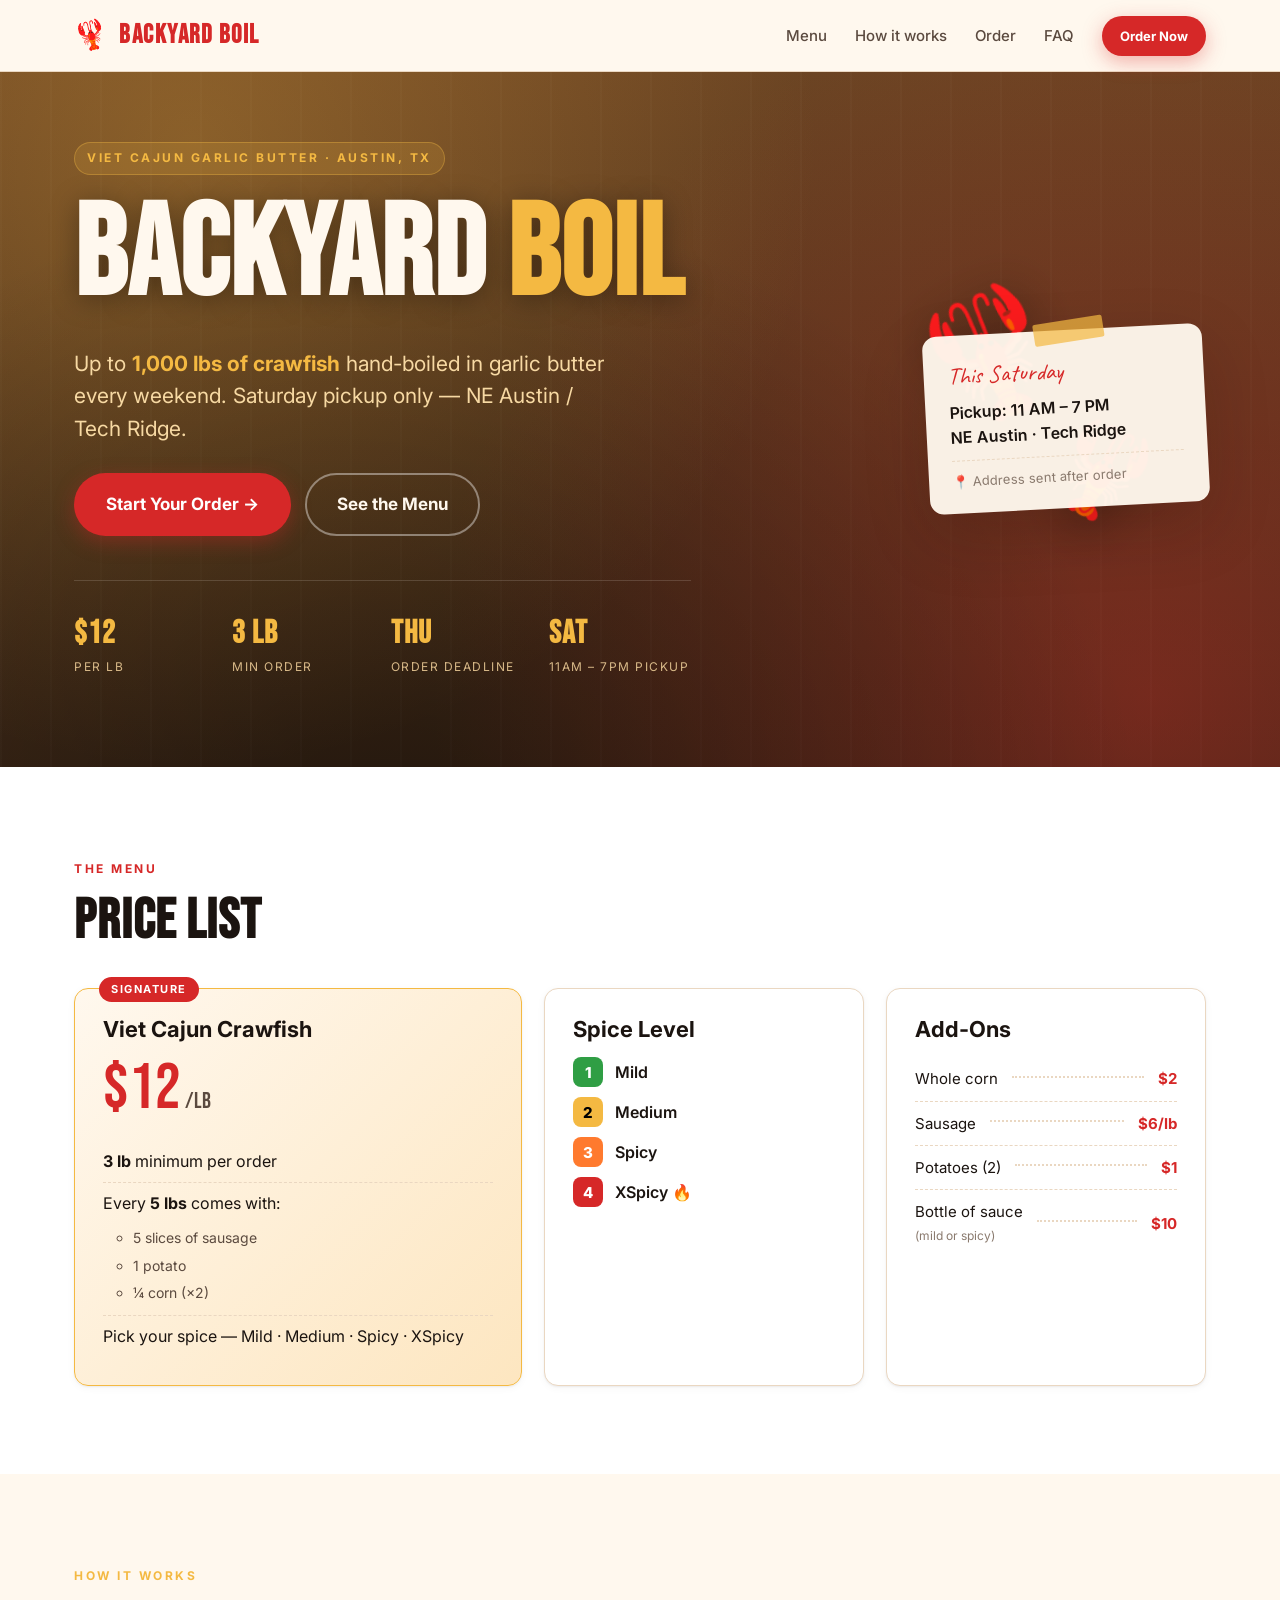
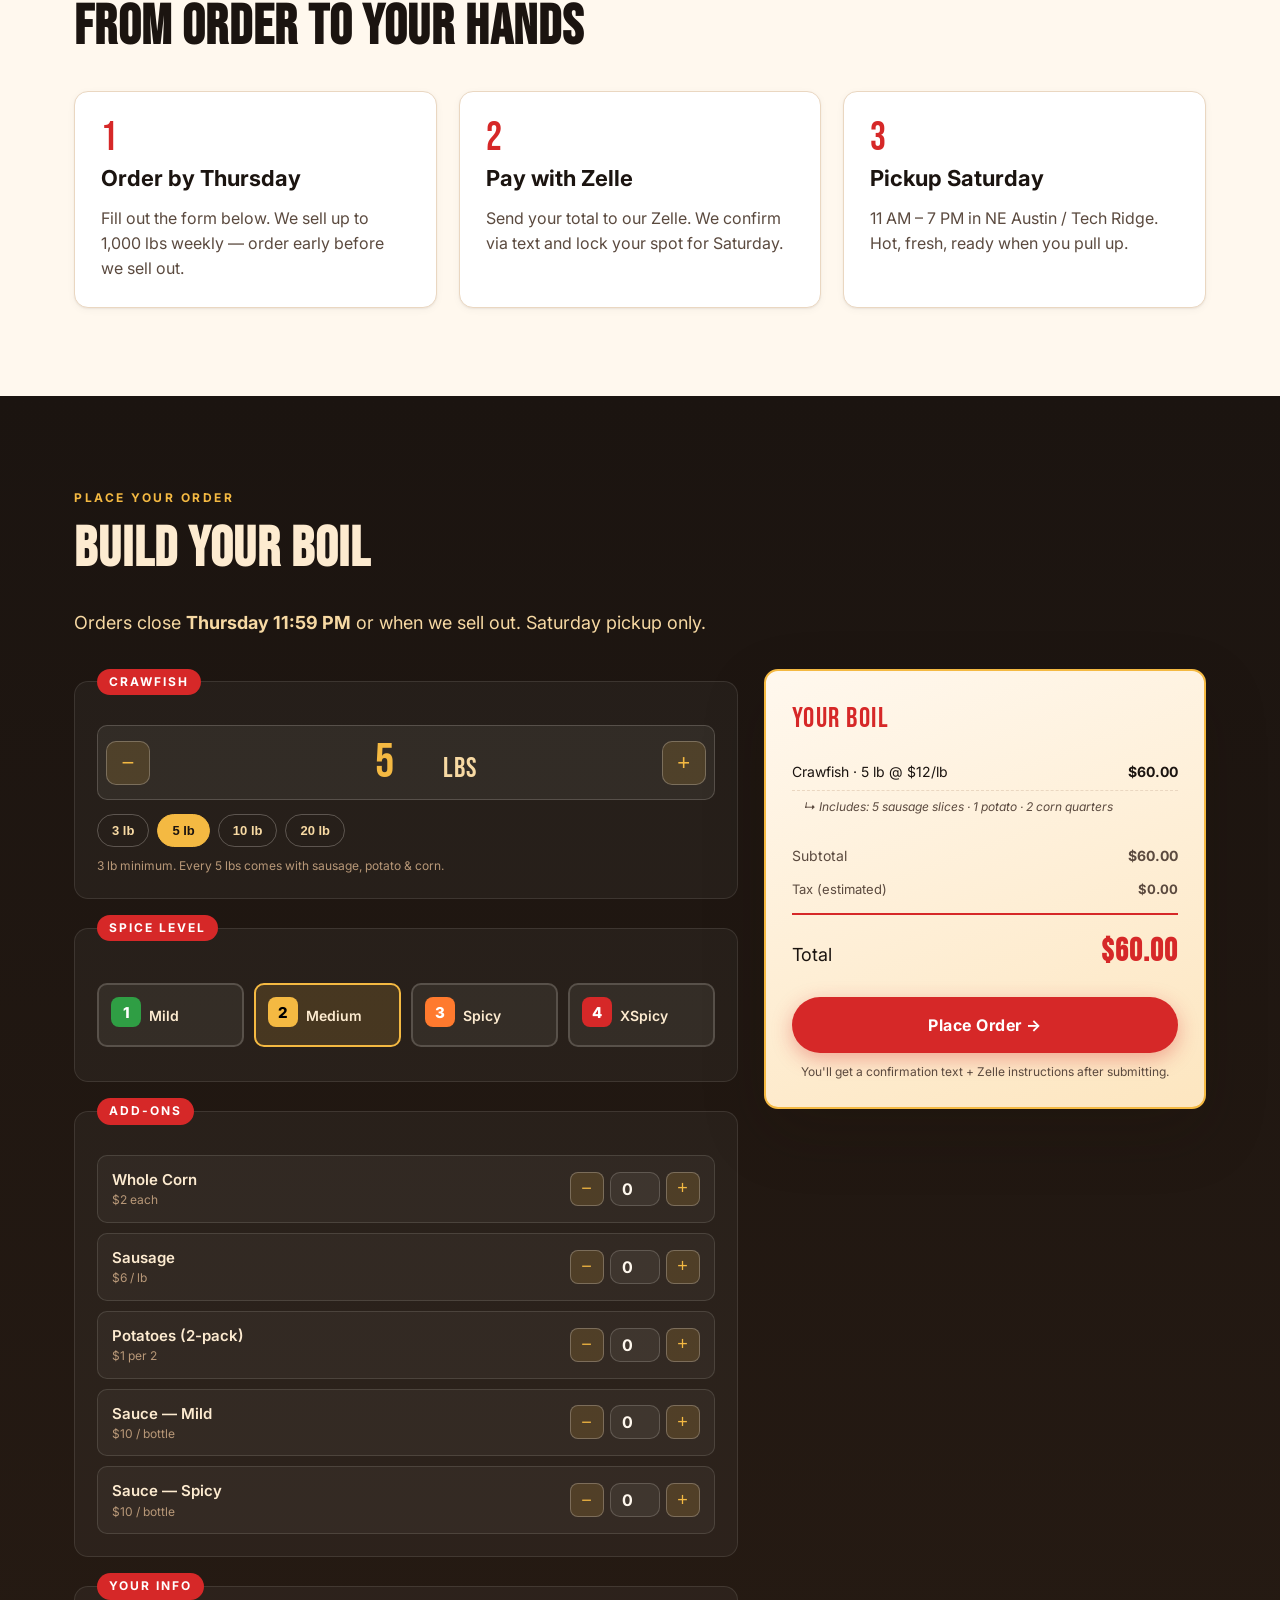
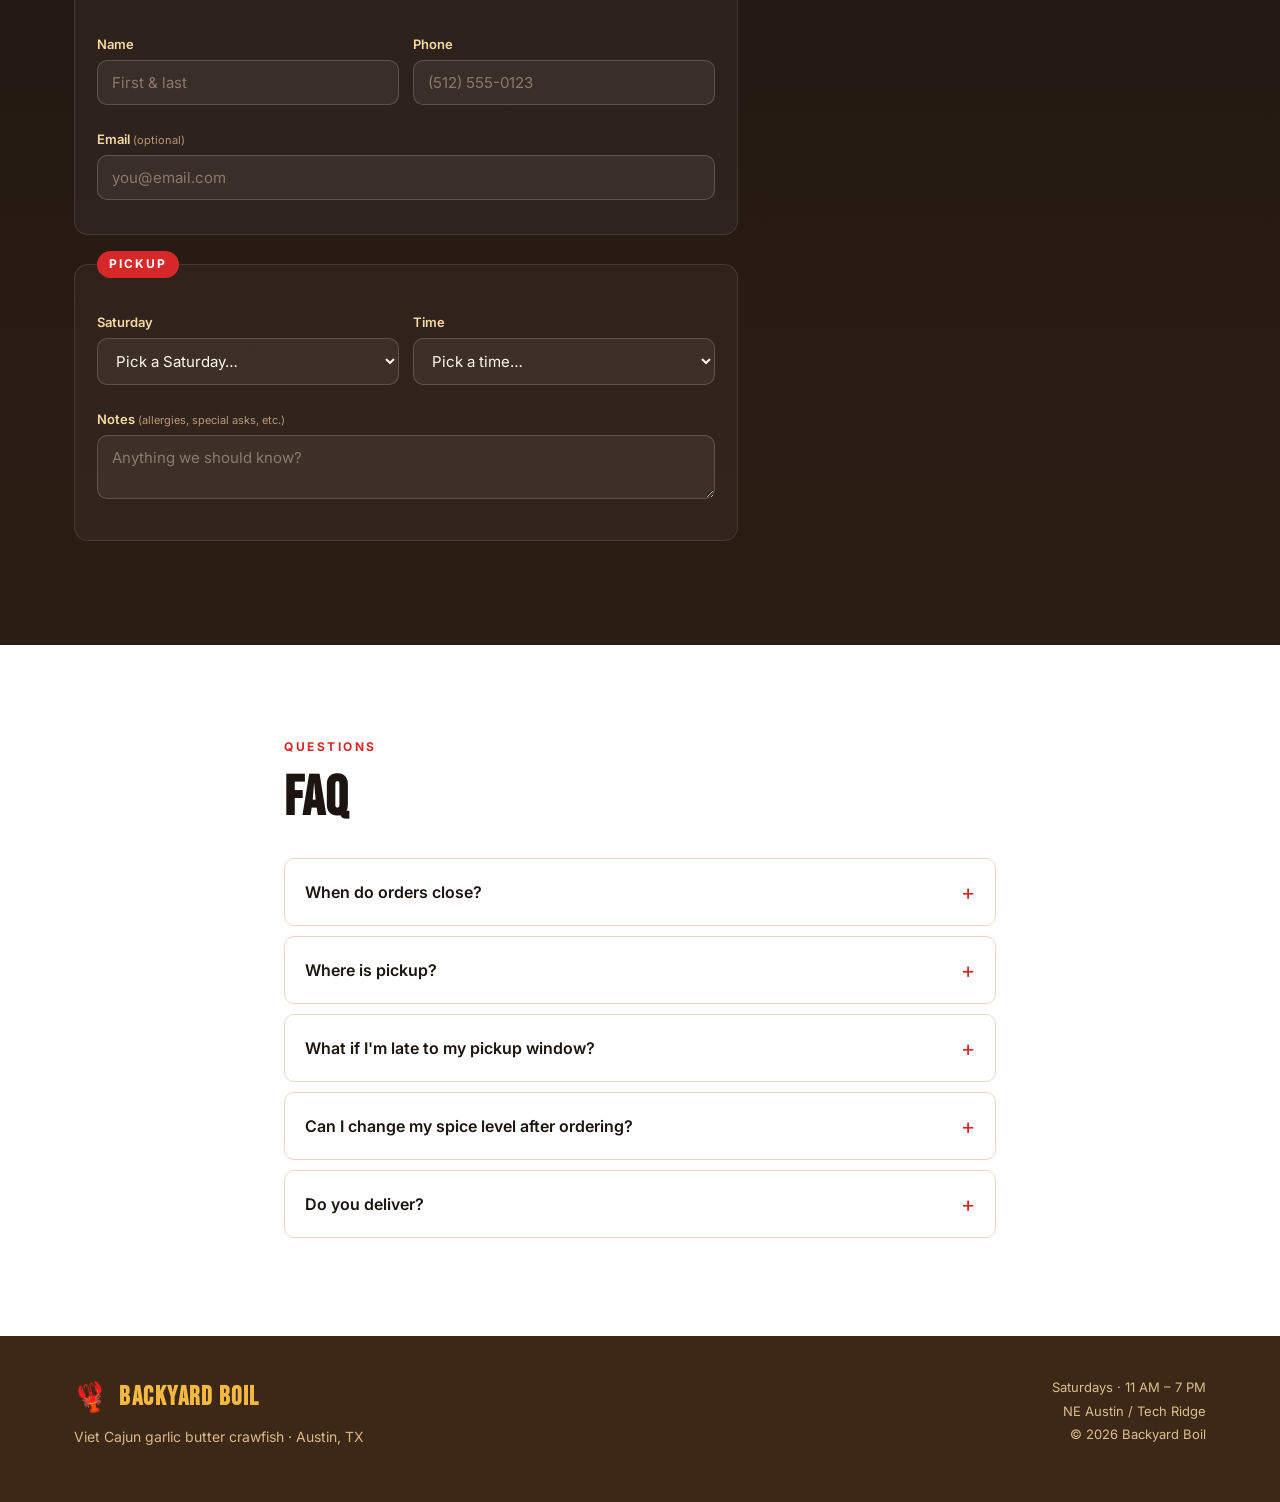
==== backyard-boil/index.html @ 3a14c691 "Add Backyard Boil ordering website Static HTML/CSS/JS order page that posts to a Make.com webhook, w" ====
<!DOCTYPE html>
<html lang="en">
<head>
<meta charset="UTF-8" />
<meta name="viewport" content="width=device-width, initial-scale=1.0" />
<title>Backyard Boil — Viet Cajun Crawfish · Austin, TX</title>
<meta name="description" content="Viet Cajun garlic butter crawfish boil. Saturday pickup in NE Austin / Tech Ridge. $12/lb, 3 lb minimum. Order online — message us to confirm." />
<meta property="og:title" content="Backyard Boil — Viet Cajun Crawfish" />
<meta property="og:description" content="$12/lb Viet Cajun garlic butter crawfish. Saturday pickup in NE Austin." />
<meta property="og:type" content="website" />
<link rel="icon" href="data:image/svg+xml,%3Csvg xmlns='http://www.w3.org/2000/svg' viewBox='0 0 100 100'%3E%3Ctext y='.9em' font-size='90'%3E🦞%3C/text%3E%3C/svg%3E" />
<link href="https://fonts.googleapis.com/css2?family=Bebas+Neue&family=Inter:wght@400;500;600;700;800&family=Caveat:wght@600;700&display=swap" rel="stylesheet" />
<link rel="stylesheet" href="style.css" />
</head>
<body>

<!-- ============ NAV ============ -->
<header class="nav">
  <div class="nav-inner">
    <a href="#top" class="brand">
      <span class="brand-icon">🦞</span>
      <span class="brand-name">Backyard Boil</span>
    </a>
    <nav class="nav-links">
      <a href="#menu">Menu</a>
      <a href="#how">How it works</a>
      <a href="#order">Order</a>
      <a href="#faq">FAQ</a>
    </nav>
    <a href="#order" class="btn btn-primary btn-sm">Order Now</a>
  </div>
</header>

<!-- ============ HERO ============ -->
<section id="top" class="hero">
  <div class="hero-bg"></div>
  <div class="container hero-inner">
    <div class="hero-text">
      <span class="eyebrow">Viet Cajun Garlic Butter · Austin, TX</span>
      <h1>
        Backyard <em>Boil</em>
      </h1>
      <p class="tagline">
        Up to <strong>1,000 lbs of crawfish</strong> hand-boiled in garlic butter every weekend. Saturday pickup only — NE Austin / Tech Ridge.
      </p>
      <div class="hero-cta">
        <a href="#order" class="btn btn-primary btn-lg">Start Your Order →</a>
        <a href="#menu" class="btn btn-ghost btn-lg">See the Menu</a>
      </div>
      <div class="hero-stats">
        <div><strong>$12</strong><span>per lb</span></div>
        <div><strong>3 lb</strong><span>min order</span></div>
        <div><strong>Thu</strong><span>order deadline</span></div>
        <div><strong>Sat</strong><span>11am – 7pm pickup</span></div>
      </div>
    </div>
    <div class="hero-art" aria-hidden="true">
      <div class="claw claw-1">🦞</div>
      <div class="claw claw-2">🦞</div>
      <div class="hero-card">
        <div class="hero-card-title">This Saturday</div>
        <div class="hero-card-detail">Pickup: 11 AM – 7 PM</div>
        <div class="hero-card-detail">NE Austin · Tech Ridge</div>
        <div class="hero-card-pin">📍 Address sent after order</div>
      </div>
    </div>
  </div>
</section>

<!-- ============ MENU ============ -->
<section id="menu" class="section section-light">
  <div class="container">
    <span class="eyebrow eyebrow-dark">The Menu</span>
    <h2>Price List</h2>

    <div class="menu-grid">
      <div class="menu-card menu-card-hero">
        <div class="menu-card-tag">Signature</div>
        <h3>Viet Cajun Crawfish</h3>
        <div class="menu-price">$12<span>/lb</span></div>
        <ul class="menu-points">
          <li><strong>3 lb</strong> minimum per order</li>
          <li>Every <strong>5 lbs</strong> comes with:
            <ul>
              <li>5 slices of sausage</li>
              <li>1 potato</li>
              <li>¼ corn (×2)</li>
            </ul>
          </li>
          <li>Pick your spice — Mild · Medium · Spicy · XSpicy</li>
        </ul>
      </div>

      <div class="menu-card">
        <h3>Spice Level</h3>
        <div class="spice-list">
          <div class="spice"><span class="chip chip-1">1</span> Mild</div>
          <div class="spice"><span class="chip chip-2">2</span> Medium</div>
          <div class="spice"><span class="chip chip-3">3</span> Spicy</div>
          <div class="spice"><span class="chip chip-4">4</span> XSpicy 🔥</div>
        </div>
      </div>

      <div class="menu-card">
        <h3>Add-Ons</h3>
        <ul class="addons-list">
          <li><span>Whole corn</span><span class="dots"></span><strong>$2</strong></li>
          <li><span>Sausage</span><span class="dots"></span><strong>$6/lb</strong></li>
          <li><span>Potatoes (2)</span><span class="dots"></span><strong>$1</strong></li>
          <li><span>Bottle of sauce<br /><em>(mild or spicy)</em></span><span class="dots"></span><strong>$10</strong></li>
        </ul>
      </div>
    </div>
  </div>
</section>

<!-- ============ HOW IT WORKS ============ -->
<section id="how" class="section">
  <div class="container">
    <span class="eyebrow">How it works</span>
    <h2>From order to your hands</h2>
    <div class="steps">
      <div class="step">
        <div class="step-num">1</div>
        <h3>Order by Thursday</h3>
        <p>Fill out the form below. We sell up to 1,000 lbs weekly — order early before we sell out.</p>
      </div>
      <div class="step">
        <div class="step-num">2</div>
        <h3>Pay with Zelle</h3>
        <p>Send your total to our Zelle. We confirm via text and lock your spot for Saturday.</p>
      </div>
      <div class="step">
        <div class="step-num">3</div>
        <h3>Pickup Saturday</h3>
        <p>11 AM – 7 PM in NE Austin / Tech Ridge. Hot, fresh, ready when you pull up.</p>
      </div>
    </div>
  </div>
</section>

<!-- ============ ORDER FORM ============ -->
<section id="order" class="section section-dark">
  <div class="container">
    <span class="eyebrow eyebrow-light">Place your order</span>
    <h2>Build Your Boil</h2>
    <p class="lead">Orders close <strong>Thursday 11:59 PM</strong> or when we sell out. Saturday pickup only.</p>

    <form id="orderForm" class="order-form" novalidate>
      <div class="form-grid">
        <!-- LEFT: configurator -->
        <div class="form-left">

          <fieldset class="field">
            <legend>Crawfish</legend>
            <div class="lb-controls">
              <button type="button" class="qty-btn" data-action="dec" aria-label="Decrease">−</button>
              <div class="lb-display">
                <input type="number" id="lbs" name="lbs" min="3" max="200" step="1" value="5" inputmode="numeric" />
                <span class="lb-label">lbs</span>
              </div>
              <button type="button" class="qty-btn" data-action="inc" aria-label="Increase">+</button>
            </div>
            <div class="quick-picks">
              <button type="button" class="pick" data-lbs="3">3 lb</button>
              <button type="button" class="pick is-active" data-lbs="5">5 lb</button>
              <button type="button" class="pick" data-lbs="10">10 lb</button>
              <button type="button" class="pick" data-lbs="20">20 lb</button>
            </div>
            <div class="help">3 lb minimum. Every 5 lbs comes with sausage, potato &amp; corn.</div>
          </fieldset>

          <fieldset class="field">
            <legend>Spice Level</legend>
            <div class="spice-pick">
              <label class="spice-opt" data-level="1">
                <input type="radio" name="spice" value="1 - Mild" />
                <span class="chip chip-1">1</span> Mild
              </label>
              <label class="spice-opt is-active" data-level="2">
                <input type="radio" name="spice" value="2 - Medium" checked />
                <span class="chip chip-2">2</span> Medium
              </label>
              <label class="spice-opt" data-level="3">
                <input type="radio" name="spice" value="3 - Spicy" />
                <span class="chip chip-3">3</span> Spicy
              </label>
              <label class="spice-opt" data-level="4">
                <input type="radio" name="spice" value="4 - XSpicy" />
                <span class="chip chip-4">4</span> XSpicy
              </label>
            </div>
          </fieldset>

          <fieldset class="field">
            <legend>Add-Ons</legend>
            <div class="addons">
              <div class="addon">
                <div>
                  <div class="addon-name">Whole Corn</div>
                  <div class="addon-price">$2 each</div>
                </div>
                <div class="addon-qty">
                  <button type="button" class="qty-btn sm" data-addon="corn" data-action="dec">−</button>
                  <input type="number" min="0" max="50" value="0" name="addon_corn" data-addon="corn" />
                  <button type="button" class="qty-btn sm" data-addon="corn" data-action="inc">+</button>
                </div>
              </div>
              <div class="addon">
                <div>
                  <div class="addon-name">Sausage</div>
                  <div class="addon-price">$6 / lb</div>
                </div>
                <div class="addon-qty">
                  <button type="button" class="qty-btn sm" data-addon="sausage" data-action="dec">−</button>
                  <input type="number" min="0" max="20" value="0" name="addon_sausage" data-addon="sausage" />
                  <button type="button" class="qty-btn sm" data-addon="sausage" data-action="inc">+</button>
                </div>
              </div>
              <div class="addon">
                <div>
                  <div class="addon-name">Potatoes (2-pack)</div>
                  <div class="addon-price">$1 per 2</div>
                </div>
                <div class="addon-qty">
                  <button type="button" class="qty-btn sm" data-addon="potato" data-action="dec">−</button>
                  <input type="number" min="0" max="50" value="0" name="addon_potato" data-addon="potato" />
                  <button type="button" class="qty-btn sm" data-addon="potato" data-action="inc">+</button>
                </div>
              </div>
              <div class="addon">
                <div>
                  <div class="addon-name">Sauce — Mild</div>
                  <div class="addon-price">$10 / bottle</div>
                </div>
                <div class="addon-qty">
                  <button type="button" class="qty-btn sm" data-addon="sauceMild" data-action="dec">−</button>
                  <input type="number" min="0" max="20" value="0" name="addon_sauceMild" data-addon="sauceMild" />
                  <button type="button" class="qty-btn sm" data-addon="sauceMild" data-action="inc">+</button>
                </div>
              </div>
              <div class="addon">
                <div>
                  <div class="addon-name">Sauce — Spicy</div>
                  <div class="addon-price">$10 / bottle</div>
                </div>
                <div class="addon-qty">
                  <button type="button" class="qty-btn sm" data-addon="sauceSpicy" data-action="dec">−</button>
                  <input type="number" min="0" max="20" value="0" name="addon_sauceSpicy" data-addon="sauceSpicy" />
                  <button type="button" class="qty-btn sm" data-addon="sauceSpicy" data-action="inc">+</button>
                </div>
              </div>
            </div>
          </fieldset>

          <fieldset class="field">
            <legend>Your Info</legend>
            <div class="row-2">
              <label>
                <span>Name</span>
                <input type="text" name="customer_name" required autocomplete="name" placeholder="First &amp; last" />
              </label>
              <label>
                <span>Phone</span>
                <input type="tel" name="customer_phone" required autocomplete="tel" placeholder="(512) 555-0123" />
              </label>
            </div>
            <label>
              <span>Email <em>(optional)</em></span>
              <input type="email" name="customer_email" autocomplete="email" placeholder="you@email.com" />
            </label>
          </fieldset>

          <fieldset class="field">
            <legend>Pickup</legend>
            <div class="row-2">
              <label>
                <span>Saturday</span>
                <select name="pickup_date" id="pickup_date" required></select>
              </label>
              <label>
                <span>Time</span>
                <select name="pickup_time" id="pickup_time" required></select>
              </label>
            </div>
            <label>
              <span>Notes <em>(allergies, special asks, etc.)</em></span>
              <textarea name="notes" rows="2" placeholder="Anything we should know?"></textarea>
            </label>
          </fieldset>

        </div>

        <!-- RIGHT: live summary -->
        <aside class="form-right">
          <div class="summary-card">
            <div class="summary-title">Your Boil</div>
            <ul id="summaryList" class="summary-list"></ul>
            <div class="summary-row summary-subtotal">
              <span>Subtotal</span>
              <strong id="sumSubtotal">$0.00</strong>
            </div>
            <div class="summary-row summary-tax">
              <span>Tax (estimated)</span>
              <strong id="sumTax">$0.00</strong>
            </div>
            <div class="summary-row summary-total">
              <span>Total</span>
              <strong id="sumTotal">$0.00</strong>
            </div>

            <button type="submit" class="btn btn-primary btn-block" id="submitBtn">
              Place Order →
            </button>
            <div class="summary-foot">
              You'll get a confirmation text + Zelle instructions after submitting.
            </div>
          </div>
        </aside>
      </div>
    </form>
  </div>
</section>

<!-- ============ CONFIRMATION MODAL ============ -->
<div id="confirmModal" class="modal" aria-hidden="true">
  <div class="modal-backdrop"></div>
  <div class="modal-card" role="dialog" aria-labelledby="confirmTitle">
    <div class="modal-icon">✅</div>
    <h2 id="confirmTitle">Order received!</h2>
    <p>Order <strong id="orderRef">#—</strong> · We'll text you shortly to confirm.</p>

    <div class="zelle-box">
      <div class="zelle-label">Pay with Zelle</div>
      <div class="zelle-amount">Send <strong id="zelleAmount">$0.00</strong></div>
      <div class="zelle-target">
        <span>to</span>
        <code id="zelleHandle">— update Zelle handle in script.js —</code>
        <button type="button" class="btn btn-ghost btn-sm" id="copyZelle">Copy</button>
      </div>
      <div class="zelle-memo">
        Memo: <code id="zelleMemo">BOIL-—</code>
      </div>
    </div>

    <p class="modal-note">
      Save this page or screenshot it. We'll send pickup address Saturday morning.
    </p>
    <button type="button" class="btn btn-primary btn-block" id="closeModal">Got it</button>
  </div>
</div>

<!-- ============ FAQ ============ -->
<section id="faq" class="section section-light">
  <div class="container container-narrow">
    <span class="eyebrow eyebrow-dark">Questions</span>
    <h2>FAQ</h2>
    <details class="faq">
      <summary>When do orders close?</summary>
      <p>Thursday 11:59 PM each week, or whenever we hit our 1,000 lb cap — whichever comes first.</p>
    </details>
    <details class="faq">
      <summary>Where is pickup?</summary>
      <p>NE Austin / Tech Ridge area. We share the exact address by text Saturday morning after Zelle is confirmed.</p>
    </details>
    <details class="faq">
      <summary>What if I'm late to my pickup window?</summary>
      <p>Text us. We'll hold your order as long as we can but Saturday pickup ends at 7 PM sharp.</p>
    </details>
    <details class="faq">
      <summary>Can I change my spice level after ordering?</summary>
      <p>Yes — text us before Friday evening and we'll update your order.</p>
    </details>
    <details class="faq">
      <summary>Do you deliver?</summary>
      <p>Not at the moment — Saturday pickup only.</p>
    </details>
  </div>
</section>

<!-- ============ FOOTER ============ -->
<footer class="footer">
  <div class="container footer-inner">
    <div>
      <div class="brand brand-foot">
        <span class="brand-icon">🦞</span>
        <span class="brand-name">Backyard Boil</span>
      </div>
      <p class="footer-tag">Viet Cajun garlic butter crawfish · Austin, TX</p>
    </div>
    <div class="footer-meta">
      <div>Saturdays · 11 AM – 7 PM</div>
      <div>NE Austin / Tech Ridge</div>
      <div>© <span id="year"></span> Backyard Boil</div>
    </div>
  </div>
</footer>

<script src="script.js"></script>
</body>
</html>
---- backyard-boil/style.css ----
/* ===========================================================
   Backyard Boil — Viet Cajun Crawfish
   =========================================================== */

:root {
  --bg: #fff8ee;
  --surface: #ffffff;
  --ink: #1b1410;
  --ink-soft: #5b4a3f;
  --muted: #8a7a6e;
  --border: #ead7c1;

  --brand: #d62828;        /* crawfish red */
  --brand-dark: #9c1a1a;
  --accent: #f4b942;       /* sunny butter yellow */
  --accent-dark: #d99b22;
  --green: #2f9e44;
  --orange: #ff7a2e;

  --wood-1: #6b4423;
  --wood-2: #3d2817;

  --radius: 14px;
  --radius-sm: 10px;
  --shadow-sm: 0 1px 2px rgba(28, 14, 4, 0.06), 0 2px 8px rgba(28, 14, 4, 0.04);
  --shadow-md: 0 4px 12px rgba(28, 14, 4, 0.08), 0 12px 32px rgba(28, 14, 4, 0.08);
  --shadow-lg: 0 24px 64px rgba(28, 14, 4, 0.18);

  --font-display: 'Bebas Neue', system-ui, sans-serif;
  --font-body: 'Inter', system-ui, -apple-system, sans-serif;
  --font-script: 'Caveat', cursive;
}

* { box-sizing: border-box; }
html, body { margin: 0; padding: 0; }
body {
  font-family: var(--font-body);
  color: var(--ink);
  background: var(--bg);
  line-height: 1.55;
  -webkit-font-smoothing: antialiased;
}

img { max-width: 100%; display: block; }
a { color: inherit; }

.container {
  max-width: 1180px;
  margin: 0 auto;
  padding: 0 24px;
}
.container-narrow { max-width: 760px; }

.section {
  padding: 88px 0;
}
.section-light { background: #fff; }
.section-dark  { background: linear-gradient(180deg, #1b1410 0%, #2a1d14 100%); color: #fdebd0; }

.eyebrow {
  display: inline-block;
  font-size: 12px;
  letter-spacing: 2.5px;
  text-transform: uppercase;
  font-weight: 700;
  color: var(--accent);
  margin-bottom: 12px;
}
.eyebrow-dark { color: var(--brand); }
.eyebrow-light { color: var(--accent); }

h1, h2, h3 { margin: 0 0 16px; line-height: 1.1; }
h1 {
  font-family: var(--font-display);
  font-size: clamp(56px, 11vw, 128px);
  letter-spacing: 1px;
  text-shadow: 0 4px 28px rgba(0,0,0,0.35);
}
h1 em {
  font-style: normal;
  color: var(--accent);
  display: inline-block;
}
h2 {
  font-family: var(--font-display);
  font-size: clamp(36px, 5vw, 56px);
  letter-spacing: 1px;
  margin-bottom: 28px;
}
h3 { font-size: 22px; font-weight: 700; }
p { margin: 0 0 14px; }
.lead { font-size: 18px; color: var(--ink-soft); margin-bottom: 32px; }
.section-dark .lead { color: #f7d9a3; }

/* ============ NAV ============ */
.nav {
  position: sticky;
  top: 0;
  z-index: 50;
  background: rgba(255, 248, 238, 0.92);
  backdrop-filter: saturate(140%) blur(10px);
  border-bottom: 1px solid var(--border);
}
.nav-inner {
  max-width: 1180px;
  margin: 0 auto;
  padding: 14px 24px;
  display: flex;
  align-items: center;
  gap: 28px;
}
.brand {
  display: flex;
  align-items: center;
  gap: 10px;
  text-decoration: none;
  font-weight: 800;
}
.brand-icon { font-size: 28px; transform: rotate(-12deg); }
.brand-name {
  font-family: var(--font-display);
  font-size: 26px;
  letter-spacing: 1.5px;
  color: var(--brand);
}
.nav-links {
  display: flex;
  gap: 28px;
  margin-left: auto;
}
.nav-links a {
  text-decoration: none;
  color: var(--ink-soft);
  font-weight: 500;
  font-size: 15px;
}
.nav-links a:hover { color: var(--brand); }

@media (max-width: 720px) {
  .nav-links { display: none; }
}

/* ============ BUTTONS ============ */
.btn {
  display: inline-flex;
  align-items: center;
  justify-content: center;
  gap: 8px;
  padding: 12px 22px;
  border-radius: 999px;
  font-weight: 700;
  font-size: 15px;
  border: 2px solid transparent;
  cursor: pointer;
  text-decoration: none;
  transition: all 0.18s ease;
  font-family: var(--font-body);
}
.btn-sm { padding: 8px 16px; font-size: 13px; }
.btn-lg { padding: 16px 30px; font-size: 17px; }
.btn-block { width: 100%; }

.btn-primary {
  background: var(--brand);
  color: #fff;
  box-shadow: 0 6px 20px rgba(214, 40, 40, 0.35);
}
.btn-primary:hover {
  background: var(--brand-dark);
  transform: translateY(-1px);
  box-shadow: 0 10px 26px rgba(214, 40, 40, 0.45);
}
.btn-primary:disabled {
  background: #b8a89a;
  box-shadow: none;
  cursor: not-allowed;
  transform: none;
}

.btn-ghost {
  background: transparent;
  border: 2px solid currentColor;
}
.btn-ghost:hover {
  background: rgba(0,0,0,0.05);
}

/* ============ HERO ============ */
.hero {
  position: relative;
  overflow: hidden;
  color: #fff8ee;
  padding: 70px 0 90px;
  isolation: isolate;
}
.hero-bg {
  position: absolute;
  inset: 0;
  background:
    radial-gradient(circle at 15% 10%, rgba(244, 185, 66, 0.25), transparent 50%),
    radial-gradient(circle at 90% 90%, rgba(214, 40, 40, 0.35), transparent 55%),
    repeating-linear-gradient(90deg, rgba(255,255,255,0.02) 0 2px, transparent 2px 50px),
    linear-gradient(180deg, var(--wood-1) 0%, var(--wood-2) 100%);
  z-index: -1;
}
.hero-bg::after {
  content: '';
  position: absolute; inset: 0;
  background:
    radial-gradient(ellipse at 30% 110%, rgba(0,0,0,0.4), transparent 60%);
}
.hero-inner {
  display: grid;
  grid-template-columns: 1.3fr 1fr;
  gap: 40px;
  align-items: center;
}
@media (max-width: 880px) {
  .hero-inner { grid-template-columns: 1fr; }
}

.hero-text .eyebrow {
  background: rgba(244, 185, 66, 0.15);
  padding: 6px 12px;
  border-radius: 999px;
  border: 1px solid rgba(244, 185, 66, 0.35);
}
.tagline {
  font-size: clamp(17px, 2vw, 21px);
  max-width: 540px;
  color: #f7d9a3;
  margin: 20px 0 28px;
}
.tagline strong { color: var(--accent); }
.hero-cta { display: flex; gap: 14px; flex-wrap: wrap; }
.hero-cta .btn-ghost { color: #fff8ee; border-color: rgba(255,255,255,0.4); }
.hero-cta .btn-ghost:hover { background: rgba(255,255,255,0.1); }

.hero-stats {
  display: grid;
  grid-template-columns: repeat(4, 1fr);
  gap: 16px;
  margin-top: 44px;
  padding-top: 28px;
  border-top: 1px solid rgba(255, 248, 238, 0.15);
}
.hero-stats > div { display: flex; flex-direction: column; }
.hero-stats strong {
  font-family: var(--font-display);
  font-size: 32px;
  letter-spacing: 1px;
  color: var(--accent);
}
.hero-stats span { font-size: 12px; color: #d8b988; text-transform: uppercase; letter-spacing: 1.5px; }

@media (max-width: 560px) {
  .hero-stats { grid-template-columns: repeat(2, 1fr); }
}

.hero-art { position: relative; min-height: 280px; }
.claw {
  position: absolute;
  font-size: 120px;
  filter: drop-shadow(0 8px 24px rgba(0,0,0,0.45));
  user-select: none;
}
.claw-1 { top: -10px; right: 30%; transform: rotate(-22deg); }
.claw-2 { bottom: 10px; right: 10%; transform: rotate(28deg); font-size: 90px; }
.hero-card {
  position: relative;
  background: rgba(255, 248, 238, 0.96);
  color: var(--ink);
  border-radius: var(--radius);
  padding: 22px 24px;
  max-width: 280px;
  margin-left: auto;
  margin-top: 60px;
  box-shadow: var(--shadow-lg);
  transform: rotate(-3deg);
}
.hero-card::before {
  content: '';
  position: absolute;
  top: -10px; left: 40%;
  width: 70px; height: 22px;
  background: rgba(244, 185, 66, 0.7);
  transform: rotate(-6deg);
  border-radius: 2px;
}
.hero-card-title {
  font-family: var(--font-script);
  font-size: 24px;
  color: var(--brand);
  margin-bottom: 6px;
}
.hero-card-detail { font-weight: 600; font-size: 16px; }
.hero-card-pin {
  margin-top: 10px;
  padding-top: 10px;
  border-top: 1px dashed var(--border);
  font-size: 13px;
  color: var(--muted);
}

/* ============ MENU ============ */
.menu-grid {
  display: grid;
  grid-template-columns: 1.4fr 1fr 1fr;
  gap: 22px;
  margin-top: 36px;
}
@media (max-width: 920px) { .menu-grid { grid-template-columns: 1fr; } }

.menu-card {
  background: #fff;
  border: 1px solid var(--border);
  border-radius: var(--radius);
  padding: 28px;
  box-shadow: var(--shadow-sm);
  position: relative;
}
.menu-card-hero {
  background: linear-gradient(135deg, #fff8ee 0%, #fde6c0 100%);
  border-color: var(--accent);
}
.menu-card-tag {
  position: absolute;
  top: -12px;
  left: 24px;
  background: var(--brand);
  color: #fff;
  padding: 4px 12px;
  border-radius: 999px;
  font-size: 11px;
  font-weight: 700;
  letter-spacing: 1.5px;
  text-transform: uppercase;
}
.menu-price {
  font-family: var(--font-display);
  font-size: 64px;
  color: var(--brand);
  line-height: 1;
  margin: 12px 0 20px;
}
.menu-price span {
  font-size: 22px;
  color: var(--ink-soft);
  margin-left: 4px;
}
.menu-points { list-style: none; padding: 0; margin: 0; }
.menu-points > li { padding: 8px 0; border-bottom: 1px dashed var(--border); }
.menu-points > li:last-child { border-bottom: none; }
.menu-points ul { margin: 8px 0 0 18px; padding-left: 12px; color: var(--ink-soft); }
.menu-points ul li { padding: 3px 0; font-size: 14px; }

.spice-list { display: grid; gap: 10px; margin-top: 8px; }
.spice {
  display: flex;
  align-items: center;
  gap: 12px;
  font-weight: 600;
  font-size: 16px;
}
.chip {
  display: inline-flex;
  align-items: center;
  justify-content: center;
  width: 30px;
  height: 30px;
  border-radius: 8px;
  color: #fff;
  font-weight: 800;
  font-size: 15px;
}
.chip-1 { background: var(--green); }
.chip-2 { background: var(--accent); color: #000; }
.chip-3 { background: var(--orange); }
.chip-4 { background: var(--brand); }

.addons-list { list-style: none; padding: 0; margin: 0; }
.addons-list li {
  display: flex;
  align-items: center;
  gap: 8px;
  padding: 10px 0;
  border-bottom: 1px dashed var(--border);
  font-size: 15px;
}
.addons-list li:last-child { border: none; }
.addons-list .dots {
  flex: 1;
  border-bottom: 2px dotted var(--border);
  margin: 0 6px;
  margin-bottom: 4px;
}
.addons-list strong { color: var(--brand); }
.addons-list em { color: var(--muted); font-style: normal; font-size: 12px; }

/* ============ STEPS ============ */
.steps {
  display: grid;
  grid-template-columns: repeat(3, 1fr);
  gap: 22px;
  margin-top: 32px;
}
@media (max-width: 760px) { .steps { grid-template-columns: 1fr; } }
.step {
  background: rgba(255,255,255,0.05);
  border: 1px solid rgba(255,255,255,0.08);
  border-radius: var(--radius);
  padding: 26px;
}
.section .step {
  background: #fff;
  border: 1px solid var(--border);
  box-shadow: var(--shadow-sm);
}
.step-num {
  font-family: var(--font-display);
  font-size: 40px;
  color: var(--brand);
  line-height: 1;
  margin-bottom: 8px;
}
.step p { color: var(--ink-soft); margin: 0; }

/* ============ ORDER FORM ============ */
.order-form { margin-top: 18px; }
.form-grid {
  display: grid;
  grid-template-columns: 1.5fr 1fr;
  gap: 26px;
  align-items: start;
}
@media (max-width: 900px) { .form-grid { grid-template-columns: 1fr; } }

.field {
  background: rgba(255, 248, 238, 0.04);
  border: 1px solid rgba(255, 248, 238, 0.1);
  border-radius: var(--radius);
  padding: 22px;
  margin: 0 0 16px;
}
.field legend {
  padding: 4px 12px;
  background: var(--brand);
  color: #fff;
  border-radius: 999px;
  font-size: 12px;
  font-weight: 700;
  letter-spacing: 2px;
  text-transform: uppercase;
}

label {
  display: block;
  margin: 12px 0;
}
label > span {
  display: block;
  font-size: 13px;
  font-weight: 600;
  margin-bottom: 6px;
  color: #f7d9a3;
}
label em { color: #b89878; font-style: normal; font-weight: 400; font-size: 11px; }

input[type="text"], input[type="tel"], input[type="email"], input[type="number"],
textarea, select {
  width: 100%;
  background: rgba(255, 248, 238, 0.06);
  border: 1px solid rgba(255, 248, 238, 0.18);
  border-radius: var(--radius-sm);
  padding: 12px 14px;
  font-family: var(--font-body);
  font-size: 15px;
  color: #fff8ee;
  outline: none;
  transition: border-color 0.15s, background 0.15s;
}
input:focus, textarea:focus, select:focus {
  border-color: var(--accent);
  background: rgba(255, 248, 238, 0.1);
}
input::placeholder, textarea::placeholder { color: #8a7a6e; }
select option { color: #1b1410; }

.row-2 {
  display: grid;
  grid-template-columns: 1fr 1fr;
  gap: 14px;
}
@media (max-width: 540px) { .row-2 { grid-template-columns: 1fr; } }

/* lbs controls */
.lb-controls {
  display: flex;
  align-items: center;
  gap: 14px;
  background: rgba(255, 248, 238, 0.06);
  border: 1px solid rgba(255, 248, 238, 0.18);
  border-radius: var(--radius-sm);
  padding: 8px;
  margin: 8px 0 14px;
}
.qty-btn {
  width: 44px; height: 44px;
  border-radius: 10px;
  border: 1px solid rgba(255, 248, 238, 0.25);
  background: rgba(244, 185, 66, 0.15);
  color: var(--accent);
  font-size: 22px;
  cursor: pointer;
  transition: all 0.12s;
}
.qty-btn:hover { background: var(--accent); color: #1b1410; }
.qty-btn.sm { width: 34px; height: 34px; font-size: 18px; border-radius: 8px; }

.lb-display {
  flex: 1;
  display: flex;
  align-items: baseline;
  justify-content: center;
  gap: 8px;
}
.lb-display input {
  width: 100px;
  background: transparent;
  border: none;
  font-family: var(--font-display);
  font-size: 48px;
  color: var(--accent);
  text-align: center;
  padding: 0;
}
.lb-display input::-webkit-outer-spin-button,
.lb-display input::-webkit-inner-spin-button { -webkit-appearance: none; margin: 0; }
.lb-display input[type=number] { -moz-appearance: textfield; }
.lb-label {
  font-family: var(--font-display);
  font-size: 28px;
  letter-spacing: 1px;
  color: #f7d9a3;
}

.quick-picks { display: flex; gap: 8px; flex-wrap: wrap; }
.pick {
  background: transparent;
  border: 1px solid rgba(255, 248, 238, 0.25);
  color: #f7d9a3;
  padding: 8px 14px;
  border-radius: 999px;
  font-size: 13px;
  font-weight: 600;
  cursor: pointer;
}
.pick.is-active, .pick:hover {
  background: var(--accent);
  color: #1b1410;
  border-color: var(--accent);
}

.help { font-size: 12px; color: #b89878; margin-top: 10px; }

/* spice picker */
.spice-pick {
  display: grid;
  grid-template-columns: repeat(4, 1fr);
  gap: 10px;
  margin-top: 8px;
}
@media (max-width: 540px) { .spice-pick { grid-template-columns: repeat(2, 1fr); } }
.spice-opt {
  position: relative;
  display: flex;
  align-items: center;
  gap: 8px;
  padding: 12px;
  background: rgba(255, 248, 238, 0.06);
  border: 2px solid rgba(255, 248, 238, 0.18);
  border-radius: var(--radius-sm);
  cursor: pointer;
  font-weight: 600;
  font-size: 14px;
  transition: all 0.15s;
}
.spice-opt input { position: absolute; opacity: 0; pointer-events: none; }
.spice-opt:hover { border-color: var(--accent); }
.spice-opt.is-active { border-color: var(--accent); background: rgba(244, 185, 66, 0.15); }

/* addons */
.addons { display: grid; gap: 10px; margin-top: 8px; }
.addon {
  display: flex;
  align-items: center;
  justify-content: space-between;
  gap: 12px;
  padding: 12px 14px;
  background: rgba(255, 248, 238, 0.04);
  border: 1px solid rgba(255, 248, 238, 0.12);
  border-radius: var(--radius-sm);
}
.addon-name { font-weight: 600; font-size: 15px; }
.addon-price { font-size: 12px; color: #b89878; }
.addon-qty {
  display: flex;
  align-items: center;
  gap: 6px;
}
.addon-qty input {
  width: 50px;
  text-align: center;
  padding: 6px 0;
  font-size: 16px;
  font-weight: 700;
}

/* summary */
.form-right { position: sticky; top: 90px; }
.summary-card {
  background: linear-gradient(160deg, #fff8ee 0%, #fde6c0 100%);
  color: var(--ink);
  border-radius: var(--radius);
  padding: 26px;
  box-shadow: var(--shadow-lg);
  border: 2px solid var(--accent);
}
.summary-title {
  font-family: var(--font-display);
  font-size: 28px;
  letter-spacing: 1.5px;
  color: var(--brand);
  margin-bottom: 14px;
}
.summary-list {
  list-style: none;
  padding: 0;
  margin: 0 0 16px;
  min-height: 60px;
}
.summary-list li {
  display: flex;
  justify-content: space-between;
  gap: 10px;
  padding: 7px 0;
  font-size: 14px;
  border-bottom: 1px dashed var(--border);
}
.summary-list li:last-child { border-bottom: none; }
.summary-list .li-incl {
  color: var(--ink-soft);
  font-size: 12px;
  font-style: italic;
  padding-left: 12px;
}

.summary-row {
  display: flex;
  justify-content: space-between;
  align-items: baseline;
  padding: 6px 0;
}
.summary-subtotal { font-size: 14px; color: var(--ink-soft); }
.summary-tax { font-size: 13px; color: var(--ink-soft); }
.summary-total {
  border-top: 2px solid var(--brand);
  margin-top: 8px;
  padding-top: 12px;
  font-size: 18px;
}
.summary-total strong {
  font-family: var(--font-display);
  font-size: 32px;
  color: var(--brand);
  letter-spacing: 1px;
}
.summary-foot {
  font-size: 12px;
  color: var(--ink-soft);
  text-align: center;
  margin-top: 10px;
}

#submitBtn {
  margin-top: 14px;
  padding: 16px;
  font-size: 16px;
  letter-spacing: 0.5px;
}

/* ============ MODAL ============ */
.modal {
  position: fixed;
  inset: 0;
  z-index: 100;
  display: none;
}
.modal.is-open { display: flex; align-items: center; justify-content: center; padding: 20px; }
.modal-backdrop {
  position: absolute;
  inset: 0;
  background: rgba(28, 14, 4, 0.7);
  backdrop-filter: blur(4px);
}
.modal-card {
  position: relative;
  max-width: 460px;
  width: 100%;
  background: #fff8ee;
  border-radius: 18px;
  padding: 32px 28px;
  text-align: center;
  box-shadow: var(--shadow-lg);
  animation: pop 0.25s cubic-bezier(.2,1,.3,1);
}
@keyframes pop {
  from { transform: translateY(20px) scale(.95); opacity: 0; }
  to   { transform: translateY(0) scale(1); opacity: 1; }
}
.modal-icon { font-size: 56px; margin-bottom: 10px; }
.modal-card h2 { margin-bottom: 8px; color: var(--brand); }
.modal-card p { color: var(--ink-soft); }
.zelle-box {
  background: #fff;
  border: 2px dashed var(--brand);
  border-radius: var(--radius);
  padding: 18px;
  margin: 18px 0;
  text-align: left;
}
.zelle-label {
  font-size: 11px;
  letter-spacing: 2px;
  font-weight: 800;
  color: var(--brand);
  text-transform: uppercase;
  margin-bottom: 6px;
}
.zelle-amount { font-size: 16px; margin-bottom: 8px; }
.zelle-amount strong {
  font-family: var(--font-display);
  font-size: 32px;
  color: var(--brand);
  letter-spacing: 1px;
}
.zelle-target {
  display: flex;
  align-items: center;
  gap: 8px;
  flex-wrap: wrap;
  padding: 8px 0;
  border-top: 1px dashed var(--border);
  border-bottom: 1px dashed var(--border);
  margin: 8px 0;
  font-size: 14px;
}
.zelle-target code, .zelle-memo code {
  background: rgba(214, 40, 40, 0.08);
  color: var(--brand);
  padding: 3px 8px;
  border-radius: 6px;
  font-weight: 600;
  font-size: 13px;
}
.zelle-memo { font-size: 13px; color: var(--ink-soft); }
.modal-note {
  font-size: 13px;
  color: var(--muted);
  margin-top: 8px;
}

/* ============ FAQ ============ */
.faq {
  background: #fff;
  border: 1px solid var(--border);
  border-radius: var(--radius-sm);
  margin-bottom: 10px;
  padding: 0;
  overflow: hidden;
}
.faq summary {
  list-style: none;
  cursor: pointer;
  padding: 16px 20px;
  font-weight: 600;
  font-size: 16px;
  display: flex;
  justify-content: space-between;
  align-items: center;
}
.faq summary::-webkit-details-marker { display: none; }
.faq summary::after {
  content: '+';
  font-size: 22px;
  color: var(--brand);
  font-weight: 400;
  transition: transform 0.2s;
}
.faq[open] summary::after { transform: rotate(45deg); }
.faq p {
  padding: 0 20px 18px;
  color: var(--ink-soft);
  margin: 0;
}

/* ============ FOOTER ============ */
.footer {
  background: var(--wood-2);
  color: #f7d9a3;
  padding: 40px 0;
}
.footer-inner {
  display: flex;
  justify-content: space-between;
  align-items: flex-start;
  flex-wrap: wrap;
  gap: 20px;
}
.brand-foot .brand-name { color: var(--accent); }
.footer-tag { color: #d8b988; font-size: 14px; margin-top: 6px; }
.footer-meta { font-size: 13px; line-height: 1.8; opacity: 0.85; text-align: right; }

/* errors / states */
.error-msg {
  color: #ff6b6b;
  font-size: 12px;
  margin-top: 6px;
}
input.invalid, select.invalid {
  border-color: #ff6b6b;
}
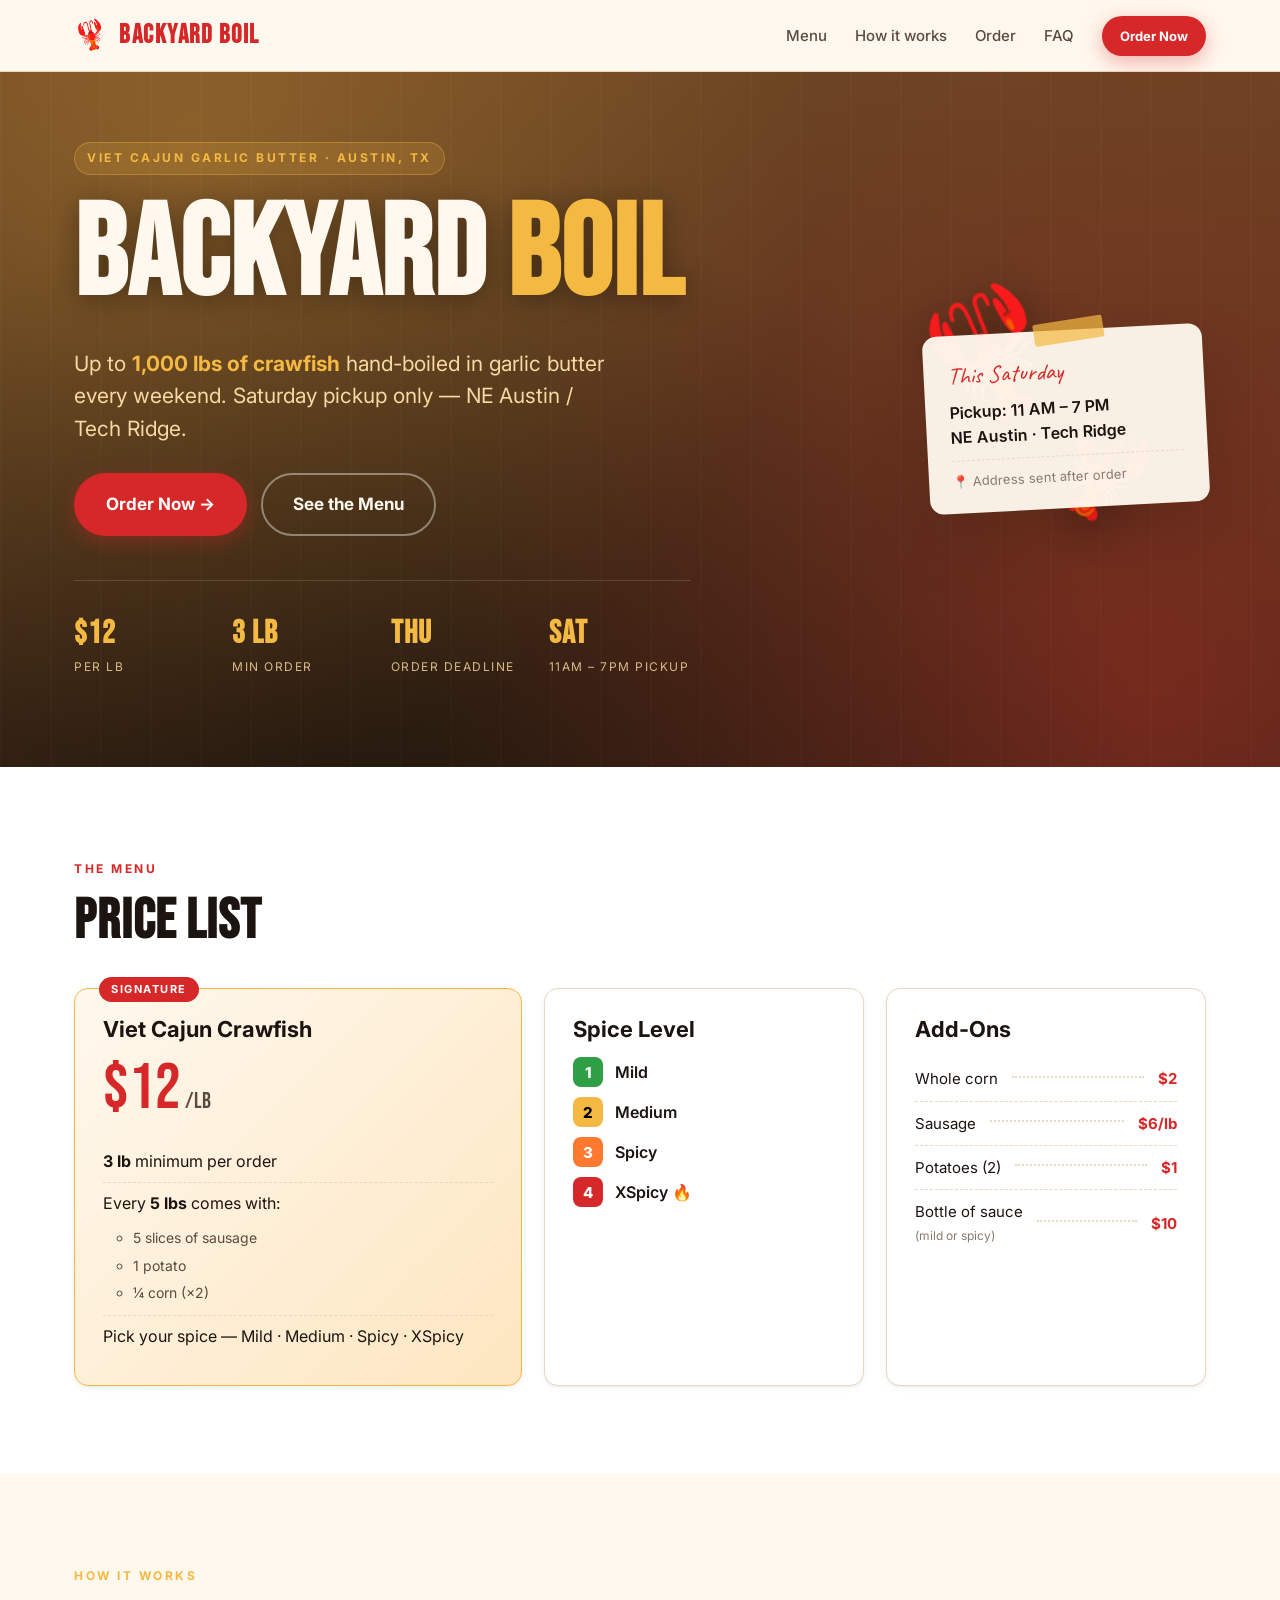
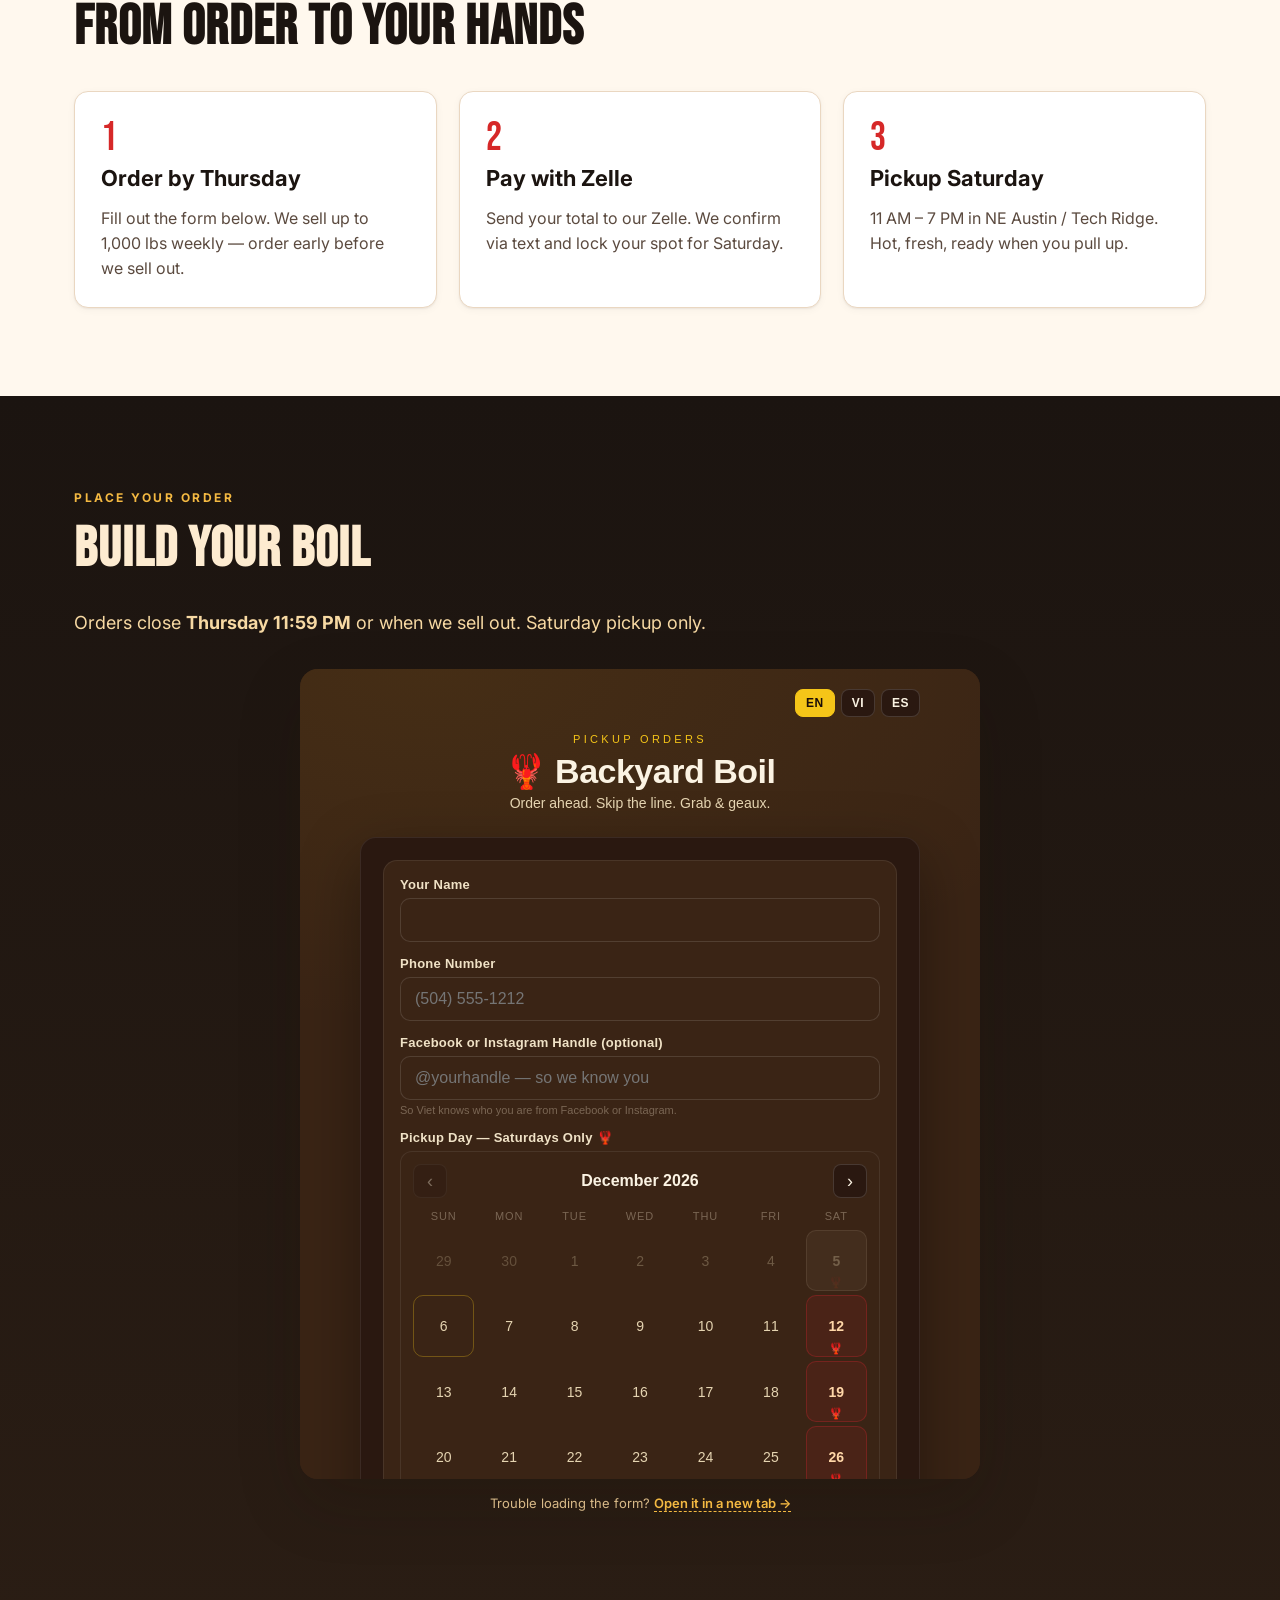
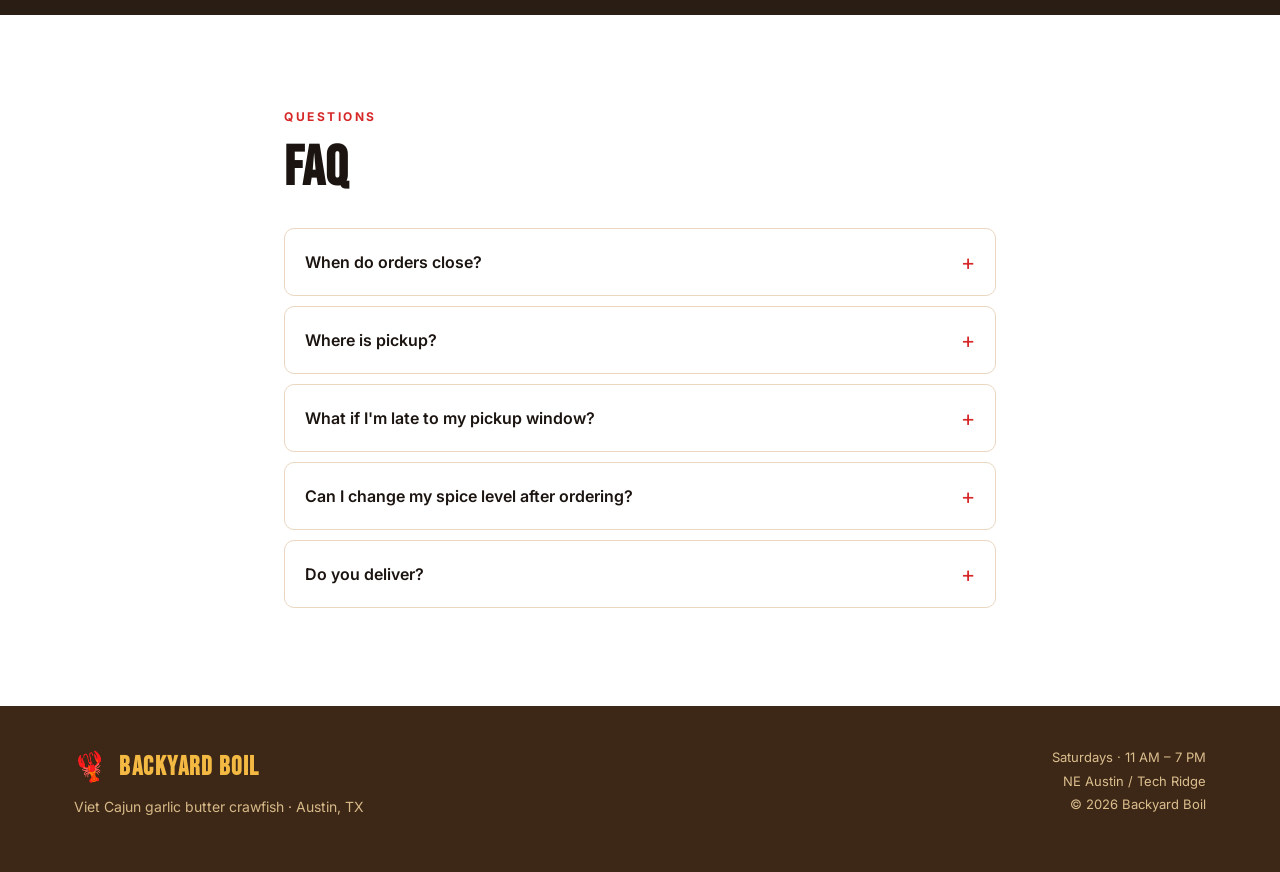
==== commit c3380ed1: "Use existing order form, drop custom form section Replaces the bespoke order form section with an if" ====
--- a/backyard-boil/index.html
+++ b/backyard-boil/index.html
@@ -4,7 +4,7 @@
 <meta charset="UTF-8" />
 <meta name="viewport" content="width=device-width, initial-scale=1.0" />
 <title>Backyard Boil — Viet Cajun Crawfish · Austin, TX</title>
-<meta name="description" content="Viet Cajun garlic butter crawfish boil. Saturday pickup in NE Austin / Tech Ridge. $12/lb, 3 lb minimum. Order online — message us to confirm." />
+<meta name="description" content="Viet Cajun garlic butter crawfish boil. Saturday pickup in NE Austin / Tech Ridge. $12/lb, 3 lb minimum. Order ahead, skip the line." />
 <meta property="og:title" content="Backyard Boil — Viet Cajun Crawfish" />
 <meta property="og:description" content="$12/lb Viet Cajun garlic butter crawfish. Saturday pickup in NE Austin." />
 <meta property="og:type" content="website" />
@@ -44,7 +44,7 @@
         Up to <strong>1,000 lbs of crawfish</strong> hand-boiled in garlic butter every weekend. Saturday pickup only — NE Austin / Tech Ridge.
       </p>
       <div class="hero-cta">
-        <a href="#order" class="btn btn-primary btn-lg">Start Your Order →</a>
+        <a href="#order" class="btn btn-primary btn-lg">Order Now →</a>
         <a href="#menu" class="btn btn-ghost btn-lg">See the Menu</a>
       </div>
       <div class="hero-stats">
@@ -139,216 +139,28 @@
   </div>
 </section>
 
-<!-- ============ ORDER FORM ============ -->
+<!-- ============ ORDER (EMBED) ============ -->
 <section id="order" class="section section-dark">
   <div class="container">
     <span class="eyebrow eyebrow-light">Place your order</span>
     <h2>Build Your Boil</h2>
     <p class="lead">Orders close <strong>Thursday 11:59 PM</strong> or when we sell out. Saturday pickup only.</p>
 
-    <form id="orderForm" class="order-form" novalidate>
-      <div class="form-grid">
-        <!-- LEFT: configurator -->
-        <div class="form-left">
-
-          <fieldset class="field">
-            <legend>Crawfish</legend>
-            <div class="lb-controls">
-              <button type="button" class="qty-btn" data-action="dec" aria-label="Decrease">−</button>
-              <div class="lb-display">
-                <input type="number" id="lbs" name="lbs" min="3" max="200" step="1" value="5" inputmode="numeric" />
-                <span class="lb-label">lbs</span>
-              </div>
-              <button type="button" class="qty-btn" data-action="inc" aria-label="Increase">+</button>
-            </div>
-            <div class="quick-picks">
-              <button type="button" class="pick" data-lbs="3">3 lb</button>
-              <button type="button" class="pick is-active" data-lbs="5">5 lb</button>
-              <button type="button" class="pick" data-lbs="10">10 lb</button>
-              <button type="button" class="pick" data-lbs="20">20 lb</button>
-            </div>
-            <div class="help">3 lb minimum. Every 5 lbs comes with sausage, potato &amp; corn.</div>
-          </fieldset>
-
-          <fieldset class="field">
-            <legend>Spice Level</legend>
-            <div class="spice-pick">
-              <label class="spice-opt" data-level="1">
-                <input type="radio" name="spice" value="1 - Mild" />
-                <span class="chip chip-1">1</span> Mild
-              </label>
-              <label class="spice-opt is-active" data-level="2">
-                <input type="radio" name="spice" value="2 - Medium" checked />
-                <span class="chip chip-2">2</span> Medium
-              </label>
-              <label class="spice-opt" data-level="3">
-                <input type="radio" name="spice" value="3 - Spicy" />
-                <span class="chip chip-3">3</span> Spicy
-              </label>
-              <label class="spice-opt" data-level="4">
-                <input type="radio" name="spice" value="4 - XSpicy" />
-                <span class="chip chip-4">4</span> XSpicy
-              </label>
-            </div>
-          </fieldset>
-
-          <fieldset class="field">
-            <legend>Add-Ons</legend>
-            <div class="addons">
-              <div class="addon">
-                <div>
-                  <div class="addon-name">Whole Corn</div>
-                  <div class="addon-price">$2 each</div>
-                </div>
-                <div class="addon-qty">
-                  <button type="button" class="qty-btn sm" data-addon="corn" data-action="dec">−</button>
-                  <input type="number" min="0" max="50" value="0" name="addon_corn" data-addon="corn" />
-                  <button type="button" class="qty-btn sm" data-addon="corn" data-action="inc">+</button>
-                </div>
-              </div>
-              <div class="addon">
-                <div>
-                  <div class="addon-name">Sausage</div>
-                  <div class="addon-price">$6 / lb</div>
-                </div>
-                <div class="addon-qty">
-                  <button type="button" class="qty-btn sm" data-addon="sausage" data-action="dec">−</button>
-                  <input type="number" min="0" max="20" value="0" name="addon_sausage" data-addon="sausage" />
-                  <button type="button" class="qty-btn sm" data-addon="sausage" data-action="inc">+</button>
-                </div>
-              </div>
-              <div class="addon">
-                <div>
-                  <div class="addon-name">Potatoes (2-pack)</div>
-                  <div class="addon-price">$1 per 2</div>
-                </div>
-                <div class="addon-qty">
-                  <button type="button" class="qty-btn sm" data-addon="potato" data-action="dec">−</button>
-                  <input type="number" min="0" max="50" value="0" name="addon_potato" data-addon="potato" />
-                  <button type="button" class="qty-btn sm" data-addon="potato" data-action="inc">+</button>
-                </div>
-              </div>
-              <div class="addon">
-                <div>
-                  <div class="addon-name">Sauce — Mild</div>
-                  <div class="addon-price">$10 / bottle</div>
-                </div>
-                <div class="addon-qty">
-                  <button type="button" class="qty-btn sm" data-addon="sauceMild" data-action="dec">−</button>
-                  <input type="number" min="0" max="20" value="0" name="addon_sauceMild" data-addon="sauceMild" />
-                  <button type="button" class="qty-btn sm" data-addon="sauceMild" data-action="inc">+</button>
-                </div>
-              </div>
-              <div class="addon">
-                <div>
-                  <div class="addon-name">Sauce — Spicy</div>
-                  <div class="addon-price">$10 / bottle</div>
-                </div>
-                <div class="addon-qty">
-                  <button type="button" class="qty-btn sm" data-addon="sauceSpicy" data-action="dec">−</button>
-                  <input type="number" min="0" max="20" value="0" name="addon_sauceSpicy" data-addon="sauceSpicy" />
-                  <button type="button" class="qty-btn sm" data-addon="sauceSpicy" data-action="inc">+</button>
-                </div>
-              </div>
-            </div>
-          </fieldset>
-
-          <fieldset class="field">
-            <legend>Your Info</legend>
-            <div class="row-2">
-              <label>
-                <span>Name</span>
-                <input type="text" name="customer_name" required autocomplete="name" placeholder="First &amp; last" />
-              </label>
-              <label>
-                <span>Phone</span>
-                <input type="tel" name="customer_phone" required autocomplete="tel" placeholder="(512) 555-0123" />
-              </label>
-            </div>
-            <label>
-              <span>Email <em>(optional)</em></span>
-              <input type="email" name="customer_email" autocomplete="email" placeholder="you@email.com" />
-            </label>
-          </fieldset>
-
-          <fieldset class="field">
-            <legend>Pickup</legend>
-            <div class="row-2">
-              <label>
-                <span>Saturday</span>
-                <select name="pickup_date" id="pickup_date" required></select>
-              </label>
-              <label>
-                <span>Time</span>
-                <select name="pickup_time" id="pickup_time" required></select>
-              </label>
-            </div>
-            <label>
-              <span>Notes <em>(allergies, special asks, etc.)</em></span>
-              <textarea name="notes" rows="2" placeholder="Anything we should know?"></textarea>
-            </label>
-          </fieldset>
-
-        </div>
-
-        <!-- RIGHT: live summary -->
-        <aside class="form-right">
-          <div class="summary-card">
-            <div class="summary-title">Your Boil</div>
-            <ul id="summaryList" class="summary-list"></ul>
-            <div class="summary-row summary-subtotal">
-              <span>Subtotal</span>
-              <strong id="sumSubtotal">$0.00</strong>
-            </div>
-            <div class="summary-row summary-tax">
-              <span>Tax (estimated)</span>
-              <strong id="sumTax">$0.00</strong>
-            </div>
-            <div class="summary-row summary-total">
-              <span>Total</span>
-              <strong id="sumTotal">$0.00</strong>
-            </div>
-
-            <button type="submit" class="btn btn-primary btn-block" id="submitBtn">
-              Place Order →
-            </button>
-            <div class="summary-foot">
-              You'll get a confirmation text + Zelle instructions after submitting.
-            </div>
-          </div>
-        </aside>
-      </div>
-    </form>
-  </div>
-</section>
-
-<!-- ============ CONFIRMATION MODAL ============ -->
-<div id="confirmModal" class="modal" aria-hidden="true">
-  <div class="modal-backdrop"></div>
-  <div class="modal-card" role="dialog" aria-labelledby="confirmTitle">
-    <div class="modal-icon">✅</div>
-    <h2 id="confirmTitle">Order received!</h2>
-    <p>Order <strong id="orderRef">#—</strong> · We'll text you shortly to confirm.</p>
-
-    <div class="zelle-box">
-      <div class="zelle-label">Pay with Zelle</div>
-      <div class="zelle-amount">Send <strong id="zelleAmount">$0.00</strong></div>
-      <div class="zelle-target">
-        <span>to</span>
-        <code id="zelleHandle">— update Zelle handle in script.js —</code>
-        <button type="button" class="btn btn-ghost btn-sm" id="copyZelle">Copy</button>
-      </div>
-      <div class="zelle-memo">
-        Memo: <code id="zelleMemo">BOIL-—</code>
-      </div>
-    </div>
-
-    <p class="modal-note">
-      Save this page or screenshot it. We'll send pickup address Saturday morning.
-    </p>
-    <button type="button" class="btn btn-primary btn-block" id="closeModal">Got it</button>
-  </div>
-</div>
+    <div class="order-embed-wrap">
+      <iframe
+        id="orderFrame"
+        src="order.html"
+        title="Backyard Boil order form"
+        loading="lazy"
+        referrerpolicy="no-referrer-when-downgrade"
+      ></iframe>
+      <p class="embed-fallback">
+        Trouble loading the form?
+        <a href="order.html" target="_blank" rel="noopener">Open it in a new tab →</a>
+      </p>
+    </div>
+  </div>
+</section>
 
 <!-- ============ FAQ ============ -->
 <section id="faq" class="section section-light">
@@ -396,6 +208,18 @@
   </div>
 </footer>
 
-<script src="script.js"></script>
+<script>
+  document.getElementById('year').textContent = new Date().getFullYear();
+
+  // Smooth-resize the iframe if order.html exposes a height via postMessage.
+  // Safe no-op if the embedded form doesn't send anything.
+  window.addEventListener('message', (e) => {
+    const f = document.getElementById('orderFrame');
+    if (!f || !e.data) return;
+    if (typeof e.data === 'object' && e.data.type === 'bb-order-height' && Number.isFinite(e.data.height)) {
+      f.style.height = e.data.height + 'px';
+    }
+  });
+</script>
 </body>
 </html>
--- a/backyard-boil/style.css
+++ b/backyard-boil/style.css
@@ -1,5 +1,6 @@
 /* ===========================================================
-   Backyard Boil — Viet Cajun Crawfish
+   Backyard Boil — landing page
+   The actual order form lives in order.html (self-contained).
    =========================================================== */
 
 :root {
@@ -51,9 +52,7 @@
 }
 .container-narrow { max-width: 760px; }
 
-.section {
-  padding: 88px 0;
-}
+.section { padding: 88px 0; }
 .section-light { background: #fff; }
 .section-dark  { background: linear-gradient(180deg, #1b1410 0%, #2a1d14 100%); color: #fdebd0; }
 
@@ -158,7 +157,6 @@
 }
 .btn-sm { padding: 8px 16px; font-size: 13px; }
 .btn-lg { padding: 16px 30px; font-size: 17px; }
-.btn-block { width: 100%; }
 
 .btn-primary {
   background: var(--brand);
@@ -169,12 +167,6 @@
   background: var(--brand-dark);
   transform: translateY(-1px);
   box-shadow: 0 10px 26px rgba(214, 40, 40, 0.45);
-}
-.btn-primary:disabled {
-  background: #b8a89a;
-  box-shadow: none;
-  cursor: not-allowed;
-  transform: none;
 }
 
 .btn-ghost {
@@ -406,14 +398,10 @@
 }
 @media (max-width: 760px) { .steps { grid-template-columns: 1fr; } }
 .step {
-  background: rgba(255,255,255,0.05);
-  border: 1px solid rgba(255,255,255,0.08);
+  background: #fff;
+  border: 1px solid var(--border);
   border-radius: var(--radius);
   padding: 26px;
-}
-.section .step {
-  background: #fff;
-  border: 1px solid var(--border);
   box-shadow: var(--shadow-sm);
 }
 .step-num {
@@ -425,349 +413,37 @@
 }
 .step p { color: var(--ink-soft); margin: 0; }
 
-/* ============ ORDER FORM ============ */
-.order-form { margin-top: 18px; }
-.form-grid {
-  display: grid;
-  grid-template-columns: 1.5fr 1fr;
-  gap: 26px;
-  align-items: start;
-}
-@media (max-width: 900px) { .form-grid { grid-template-columns: 1fr; } }
-
-.field {
-  background: rgba(255, 248, 238, 0.04);
-  border: 1px solid rgba(255, 248, 238, 0.1);
-  border-radius: var(--radius);
-  padding: 22px;
-  margin: 0 0 16px;
-}
-.field legend {
-  padding: 4px 12px;
-  background: var(--brand);
-  color: #fff;
-  border-radius: 999px;
-  font-size: 12px;
-  font-weight: 700;
-  letter-spacing: 2px;
-  text-transform: uppercase;
-}
-
-label {
+/* ============ ORDER FORM EMBED ============ */
+.order-embed-wrap {
+  max-width: 680px;
+  margin: 8px auto 0;
+}
+#orderFrame {
   display: block;
-  margin: 12px 0;
-}
-label > span {
-  display: block;
+  width: 100%;
+  height: 1600px;        /* generous default; auto-resizes if the form posts its height */
+  max-height: 90vh;
+  border: 0;
+  border-radius: 18px;
+  background: #3a2415;   /* matches the form's wood background to avoid flash on load */
+  box-shadow: var(--shadow-lg);
+}
+.embed-fallback {
+  text-align: center;
   font-size: 13px;
+  color: #d8b988;
+  margin-top: 14px;
+}
+.embed-fallback a {
+  color: var(--accent);
   font-weight: 600;
-  margin-bottom: 6px;
-  color: #f7d9a3;
-}
-label em { color: #b89878; font-style: normal; font-weight: 400; font-size: 11px; }
-
-input[type="text"], input[type="tel"], input[type="email"], input[type="number"],
-textarea, select {
-  width: 100%;
-  background: rgba(255, 248, 238, 0.06);
-  border: 1px solid rgba(255, 248, 238, 0.18);
-  border-radius: var(--radius-sm);
-  padding: 12px 14px;
-  font-family: var(--font-body);
-  font-size: 15px;
-  color: #fff8ee;
-  outline: none;
-  transition: border-color 0.15s, background 0.15s;
-}
-input:focus, textarea:focus, select:focus {
-  border-color: var(--accent);
-  background: rgba(255, 248, 238, 0.1);
-}
-input::placeholder, textarea::placeholder { color: #8a7a6e; }
-select option { color: #1b1410; }
-
-.row-2 {
-  display: grid;
-  grid-template-columns: 1fr 1fr;
-  gap: 14px;
-}
-@media (max-width: 540px) { .row-2 { grid-template-columns: 1fr; } }
-
-/* lbs controls */
-.lb-controls {
-  display: flex;
-  align-items: center;
-  gap: 14px;
-  background: rgba(255, 248, 238, 0.06);
-  border: 1px solid rgba(255, 248, 238, 0.18);
-  border-radius: var(--radius-sm);
-  padding: 8px;
-  margin: 8px 0 14px;
-}
-.qty-btn {
-  width: 44px; height: 44px;
-  border-radius: 10px;
-  border: 1px solid rgba(255, 248, 238, 0.25);
-  background: rgba(244, 185, 66, 0.15);
-  color: var(--accent);
-  font-size: 22px;
-  cursor: pointer;
-  transition: all 0.12s;
-}
-.qty-btn:hover { background: var(--accent); color: #1b1410; }
-.qty-btn.sm { width: 34px; height: 34px; font-size: 18px; border-radius: 8px; }
-
-.lb-display {
-  flex: 1;
-  display: flex;
-  align-items: baseline;
-  justify-content: center;
-  gap: 8px;
-}
-.lb-display input {
-  width: 100px;
-  background: transparent;
-  border: none;
-  font-family: var(--font-display);
-  font-size: 48px;
-  color: var(--accent);
-  text-align: center;
-  padding: 0;
-}
-.lb-display input::-webkit-outer-spin-button,
-.lb-display input::-webkit-inner-spin-button { -webkit-appearance: none; margin: 0; }
-.lb-display input[type=number] { -moz-appearance: textfield; }
-.lb-label {
-  font-family: var(--font-display);
-  font-size: 28px;
-  letter-spacing: 1px;
-  color: #f7d9a3;
-}
-
-.quick-picks { display: flex; gap: 8px; flex-wrap: wrap; }
-.pick {
-  background: transparent;
-  border: 1px solid rgba(255, 248, 238, 0.25);
-  color: #f7d9a3;
-  padding: 8px 14px;
-  border-radius: 999px;
-  font-size: 13px;
-  font-weight: 600;
-  cursor: pointer;
-}
-.pick.is-active, .pick:hover {
-  background: var(--accent);
-  color: #1b1410;
-  border-color: var(--accent);
-}
-
-.help { font-size: 12px; color: #b89878; margin-top: 10px; }
-
-/* spice picker */
-.spice-pick {
-  display: grid;
-  grid-template-columns: repeat(4, 1fr);
-  gap: 10px;
-  margin-top: 8px;
-}
-@media (max-width: 540px) { .spice-pick { grid-template-columns: repeat(2, 1fr); } }
-.spice-opt {
-  position: relative;
-  display: flex;
-  align-items: center;
-  gap: 8px;
-  padding: 12px;
-  background: rgba(255, 248, 238, 0.06);
-  border: 2px solid rgba(255, 248, 238, 0.18);
-  border-radius: var(--radius-sm);
-  cursor: pointer;
-  font-weight: 600;
-  font-size: 14px;
-  transition: all 0.15s;
-}
-.spice-opt input { position: absolute; opacity: 0; pointer-events: none; }
-.spice-opt:hover { border-color: var(--accent); }
-.spice-opt.is-active { border-color: var(--accent); background: rgba(244, 185, 66, 0.15); }
-
-/* addons */
-.addons { display: grid; gap: 10px; margin-top: 8px; }
-.addon {
-  display: flex;
-  align-items: center;
-  justify-content: space-between;
-  gap: 12px;
-  padding: 12px 14px;
-  background: rgba(255, 248, 238, 0.04);
-  border: 1px solid rgba(255, 248, 238, 0.12);
-  border-radius: var(--radius-sm);
-}
-.addon-name { font-weight: 600; font-size: 15px; }
-.addon-price { font-size: 12px; color: #b89878; }
-.addon-qty {
-  display: flex;
-  align-items: center;
-  gap: 6px;
-}
-.addon-qty input {
-  width: 50px;
-  text-align: center;
-  padding: 6px 0;
-  font-size: 16px;
-  font-weight: 700;
-}
-
-/* summary */
-.form-right { position: sticky; top: 90px; }
-.summary-card {
-  background: linear-gradient(160deg, #fff8ee 0%, #fde6c0 100%);
-  color: var(--ink);
-  border-radius: var(--radius);
-  padding: 26px;
-  box-shadow: var(--shadow-lg);
-  border: 2px solid var(--accent);
-}
-.summary-title {
-  font-family: var(--font-display);
-  font-size: 28px;
-  letter-spacing: 1.5px;
-  color: var(--brand);
-  margin-bottom: 14px;
-}
-.summary-list {
-  list-style: none;
-  padding: 0;
-  margin: 0 0 16px;
-  min-height: 60px;
-}
-.summary-list li {
-  display: flex;
-  justify-content: space-between;
-  gap: 10px;
-  padding: 7px 0;
-  font-size: 14px;
-  border-bottom: 1px dashed var(--border);
-}
-.summary-list li:last-child { border-bottom: none; }
-.summary-list .li-incl {
-  color: var(--ink-soft);
-  font-size: 12px;
-  font-style: italic;
-  padding-left: 12px;
-}
-
-.summary-row {
-  display: flex;
-  justify-content: space-between;
-  align-items: baseline;
-  padding: 6px 0;
-}
-.summary-subtotal { font-size: 14px; color: var(--ink-soft); }
-.summary-tax { font-size: 13px; color: var(--ink-soft); }
-.summary-total {
-  border-top: 2px solid var(--brand);
-  margin-top: 8px;
-  padding-top: 12px;
-  font-size: 18px;
-}
-.summary-total strong {
-  font-family: var(--font-display);
-  font-size: 32px;
-  color: var(--brand);
-  letter-spacing: 1px;
-}
-.summary-foot {
-  font-size: 12px;
-  color: var(--ink-soft);
-  text-align: center;
-  margin-top: 10px;
-}
-
-#submitBtn {
-  margin-top: 14px;
-  padding: 16px;
-  font-size: 16px;
-  letter-spacing: 0.5px;
-}
-
-/* ============ MODAL ============ */
-.modal {
-  position: fixed;
-  inset: 0;
-  z-index: 100;
-  display: none;
-}
-.modal.is-open { display: flex; align-items: center; justify-content: center; padding: 20px; }
-.modal-backdrop {
-  position: absolute;
-  inset: 0;
-  background: rgba(28, 14, 4, 0.7);
-  backdrop-filter: blur(4px);
-}
-.modal-card {
-  position: relative;
-  max-width: 460px;
-  width: 100%;
-  background: #fff8ee;
-  border-radius: 18px;
-  padding: 32px 28px;
-  text-align: center;
-  box-shadow: var(--shadow-lg);
-  animation: pop 0.25s cubic-bezier(.2,1,.3,1);
-}
-@keyframes pop {
-  from { transform: translateY(20px) scale(.95); opacity: 0; }
-  to   { transform: translateY(0) scale(1); opacity: 1; }
-}
-.modal-icon { font-size: 56px; margin-bottom: 10px; }
-.modal-card h2 { margin-bottom: 8px; color: var(--brand); }
-.modal-card p { color: var(--ink-soft); }
-.zelle-box {
-  background: #fff;
-  border: 2px dashed var(--brand);
-  border-radius: var(--radius);
-  padding: 18px;
-  margin: 18px 0;
-  text-align: left;
-}
-.zelle-label {
-  font-size: 11px;
-  letter-spacing: 2px;
-  font-weight: 800;
-  color: var(--brand);
-  text-transform: uppercase;
-  margin-bottom: 6px;
-}
-.zelle-amount { font-size: 16px; margin-bottom: 8px; }
-.zelle-amount strong {
-  font-family: var(--font-display);
-  font-size: 32px;
-  color: var(--brand);
-  letter-spacing: 1px;
-}
-.zelle-target {
-  display: flex;
-  align-items: center;
-  gap: 8px;
-  flex-wrap: wrap;
-  padding: 8px 0;
-  border-top: 1px dashed var(--border);
-  border-bottom: 1px dashed var(--border);
-  margin: 8px 0;
-  font-size: 14px;
-}
-.zelle-target code, .zelle-memo code {
-  background: rgba(214, 40, 40, 0.08);
-  color: var(--brand);
-  padding: 3px 8px;
-  border-radius: 6px;
-  font-weight: 600;
-  font-size: 13px;
-}
-.zelle-memo { font-size: 13px; color: var(--ink-soft); }
-.modal-note {
-  font-size: 13px;
-  color: var(--muted);
-  margin-top: 8px;
+  text-decoration: none;
+  border-bottom: 1px dashed currentColor;
+}
+
+/* on small screens, give the iframe more vertical room */
+@media (max-width: 640px) {
+  #orderFrame { height: 1800px; max-height: none; }
 }
 
 /* ============ FAQ ============ */
@@ -820,13 +496,3 @@
 .brand-foot .brand-name { color: var(--accent); }
 .footer-tag { color: #d8b988; font-size: 14px; margin-top: 6px; }
 .footer-meta { font-size: 13px; line-height: 1.8; opacity: 0.85; text-align: right; }
-
-/* errors / states */
-.error-msg {
-  color: #ff6b6b;
-  font-size: 12px;
-  margin-top: 6px;
-}
-input.invalid, select.invalid {
-  border-color: #ff6b6b;
-}
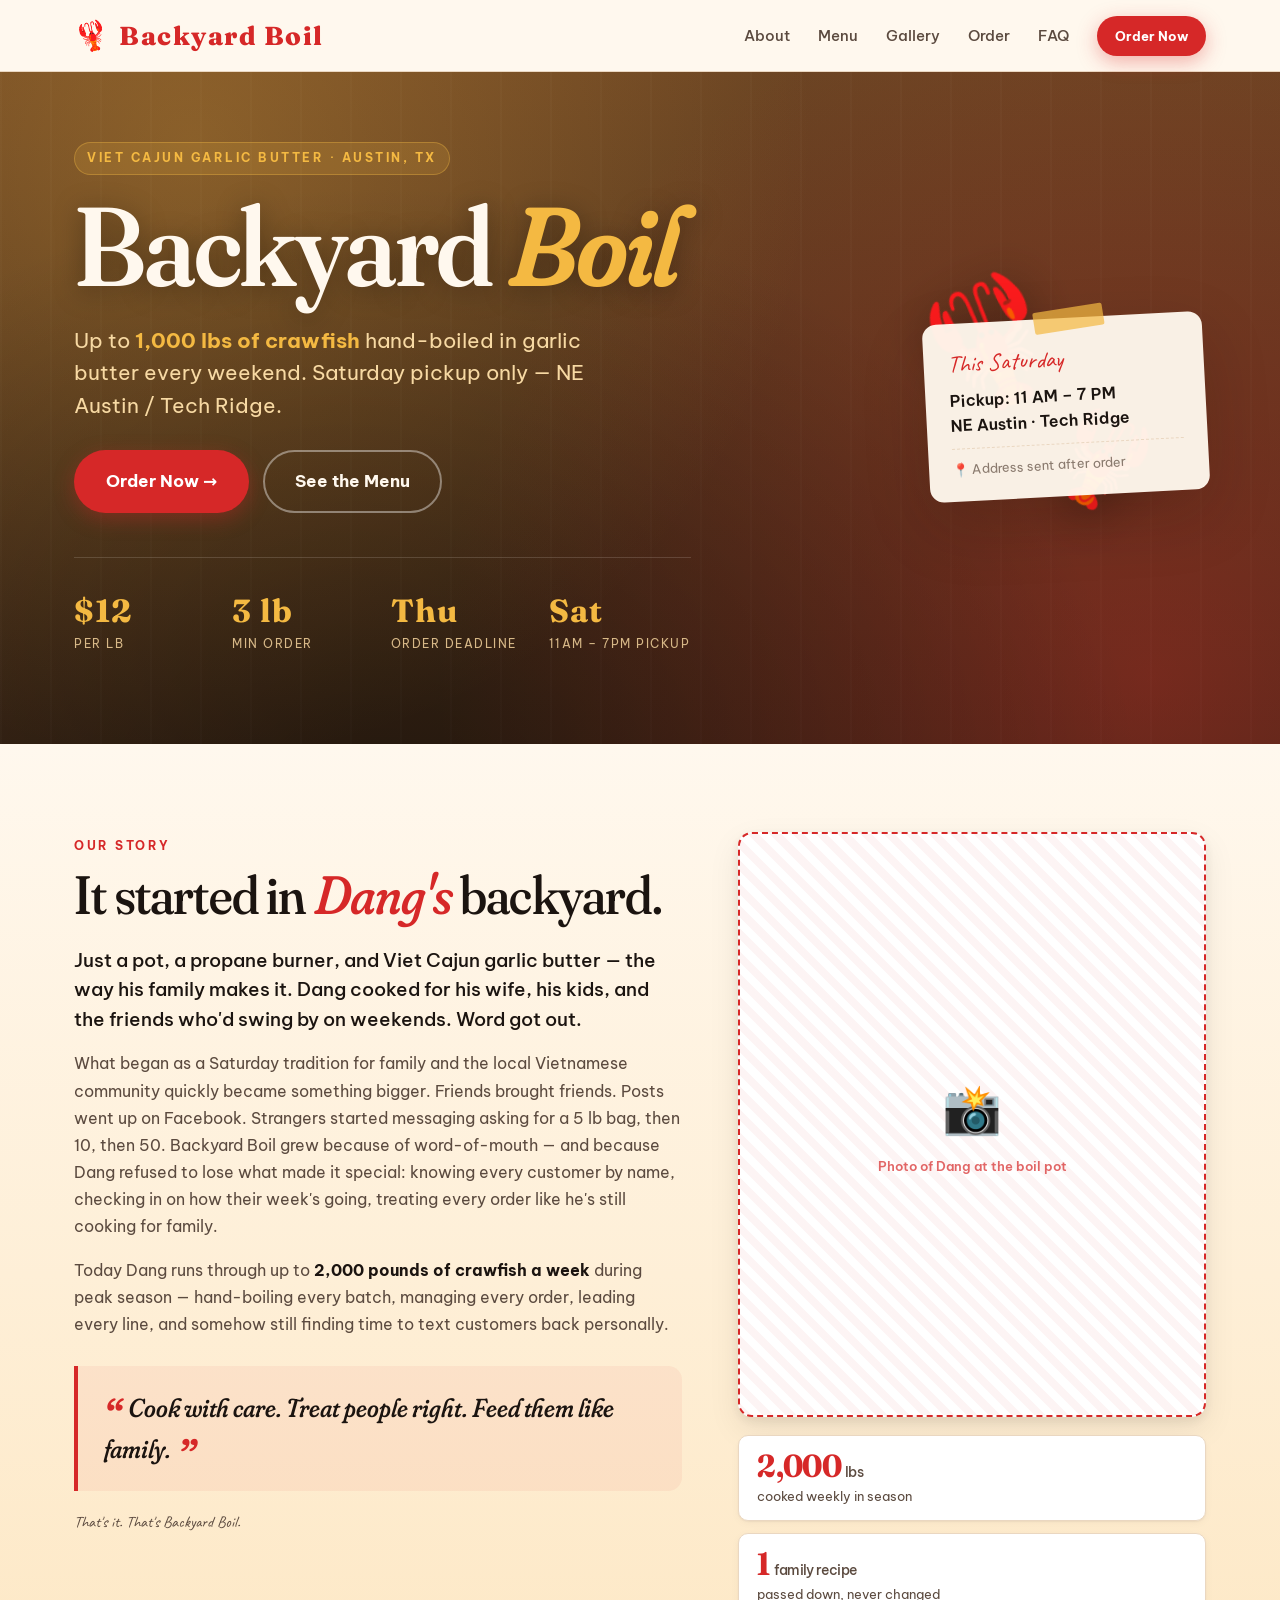
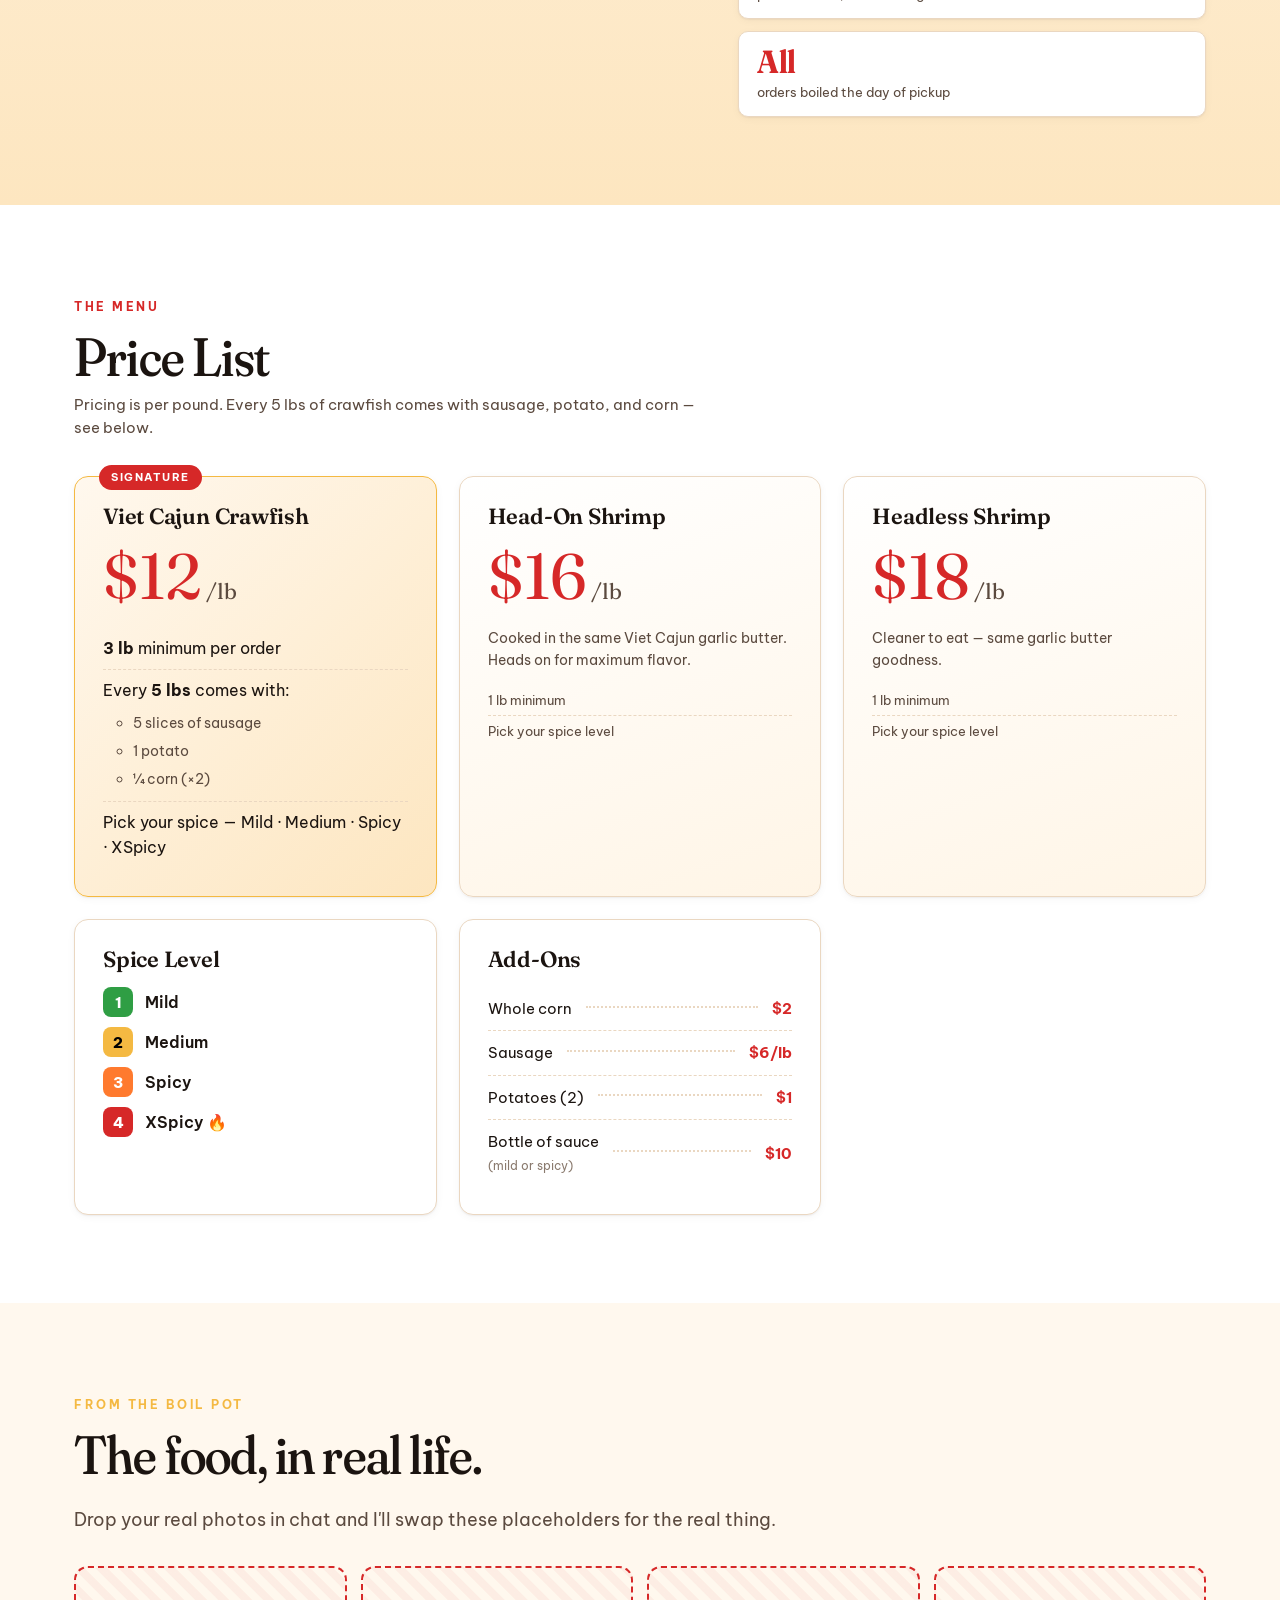
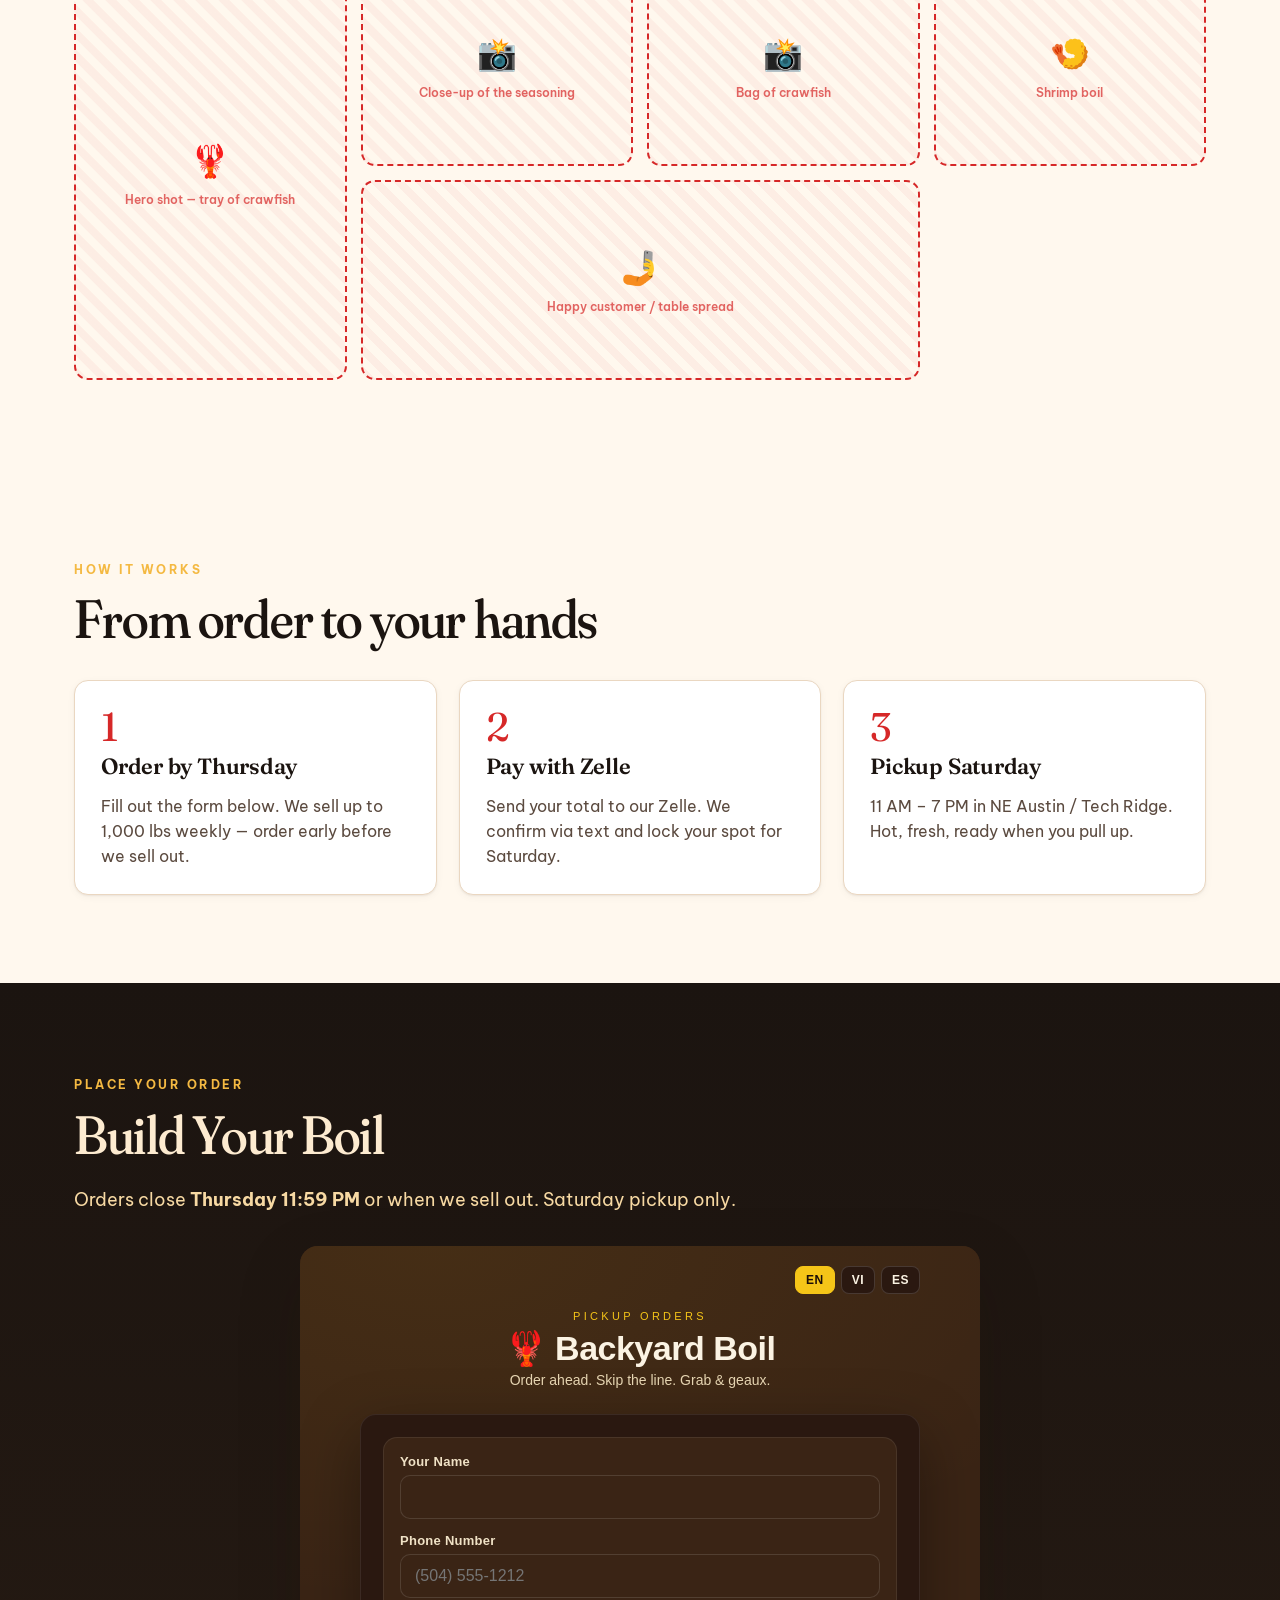
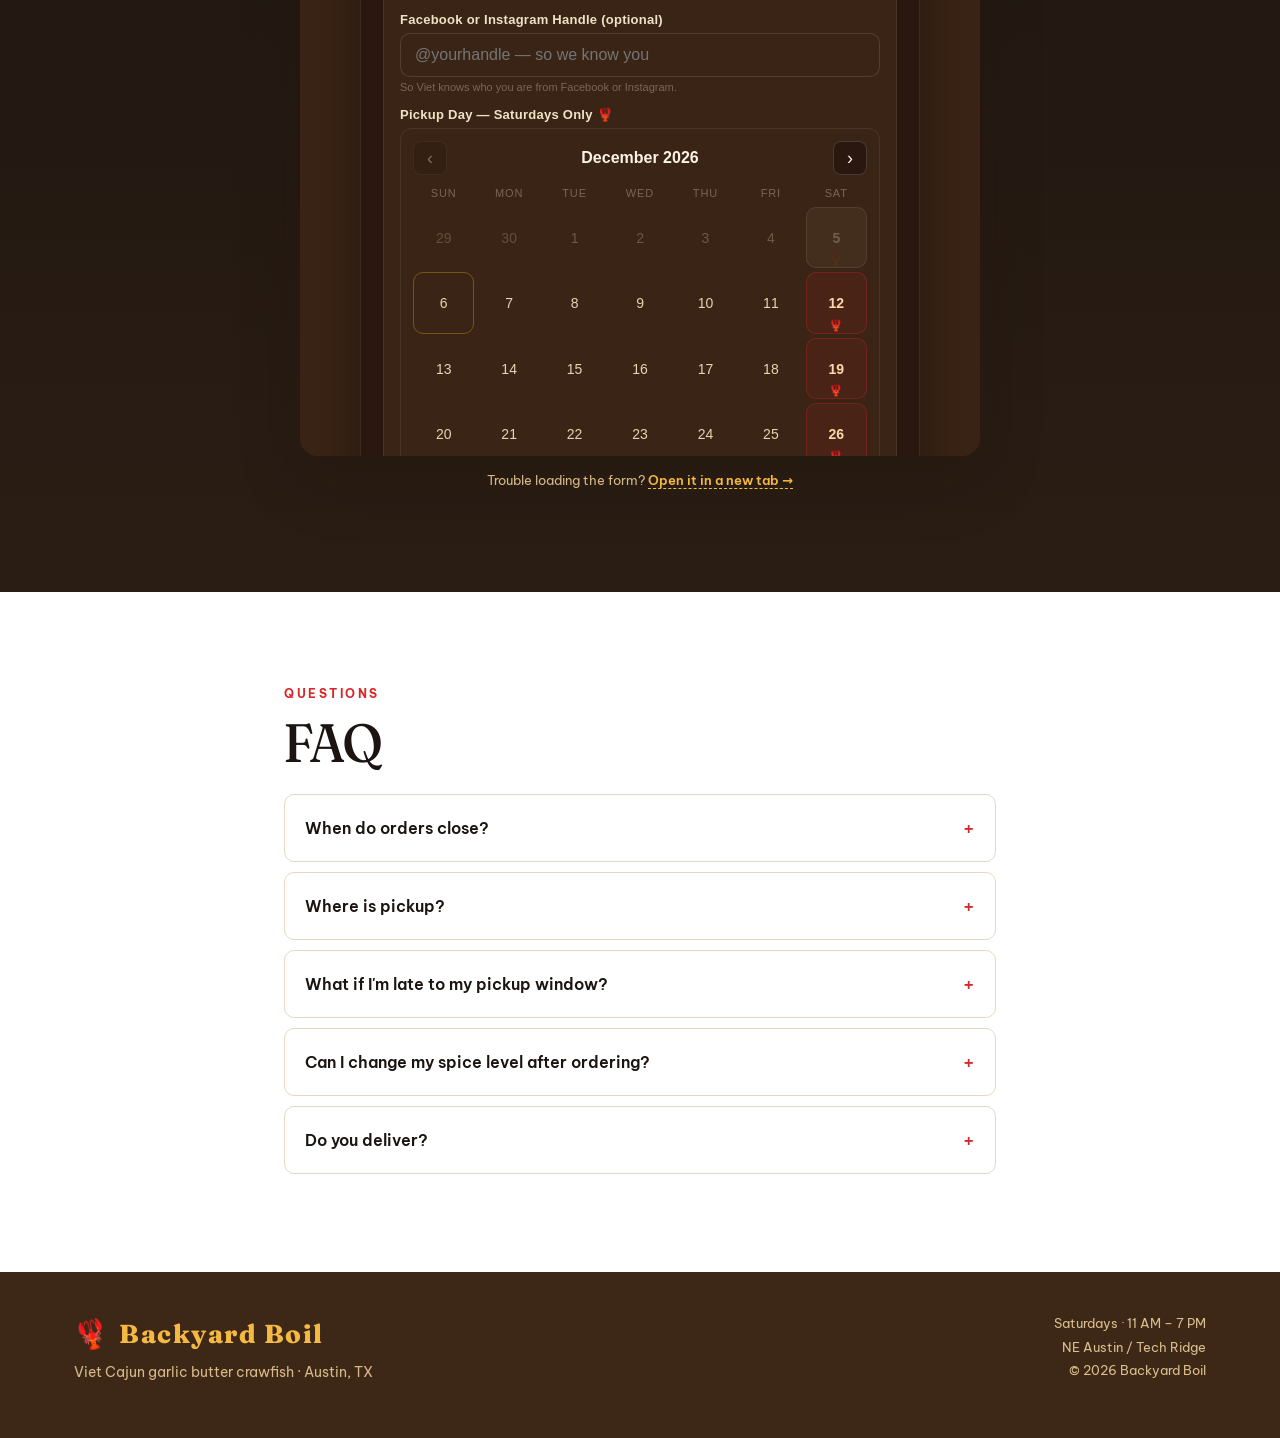
==== commit 54f40b6f: "Add About Dang section, shrimp pricing, gallery, swap fonts - Switch display font to Fraunces (moder" ====
--- a/backyard-boil/index.html
+++ b/backyard-boil/index.html
@@ -9,7 +9,7 @@
 <meta property="og:description" content="$12/lb Viet Cajun garlic butter crawfish. Saturday pickup in NE Austin." />
 <meta property="og:type" content="website" />
 <link rel="icon" href="data:image/svg+xml,%3Csvg xmlns='http://www.w3.org/2000/svg' viewBox='0 0 100 100'%3E%3Ctext y='.9em' font-size='90'%3E🦞%3C/text%3E%3C/svg%3E" />
-<link href="https://fonts.googleapis.com/css2?family=Bebas+Neue&family=Inter:wght@400;500;600;700;800&family=Caveat:wght@600;700&display=swap" rel="stylesheet" />
+<link href="https://fonts.googleapis.com/css2?family=Fraunces:opsz,wght,SOFT@9..144,400..900,0..100&family=Be+Vietnam+Pro:wght@300;400;500;600;700;800&family=Caveat:wght@600;700&display=swap" rel="stylesheet" />
 <link rel="stylesheet" href="style.css" />
 </head>
 <body>
@@ -22,8 +22,9 @@
       <span class="brand-name">Backyard Boil</span>
     </a>
     <nav class="nav-links">
+      <a href="#about">About</a>
       <a href="#menu">Menu</a>
-      <a href="#how">How it works</a>
+      <a href="#gallery">Gallery</a>
       <a href="#order">Order</a>
       <a href="#faq">FAQ</a>
     </nav>
@@ -67,11 +68,57 @@
   </div>
 </section>
 
+<!-- ============ ABOUT ============ -->
+<section id="about" class="section section-cream">
+  <div class="container about-grid">
+    <div class="about-text">
+      <span class="eyebrow eyebrow-dark">Our story</span>
+      <h2>It started in <em>Dang's</em> backyard.</h2>
+      <p class="about-lead">
+        Just a pot, a propane burner, and Viet Cajun garlic butter — the way his family makes it.
+        Dang cooked for his wife, his kids, and the friends who'd swing by on weekends.
+        Word got out.
+      </p>
+      <p>
+        What began as a Saturday tradition for family and the local Vietnamese community quickly became
+        something bigger. Friends brought friends. Posts went up on Facebook. Strangers started messaging
+        asking for a 5&nbsp;lb bag, then 10, then 50. Backyard Boil grew because of word-of-mouth —
+        and because Dang refused to lose what made it special: knowing every customer by name, checking
+        in on how their week's going, treating every order like he's still cooking for family.
+      </p>
+      <p>
+        Today Dang runs through up to <strong>2,000 pounds of crawfish a week</strong> during peak season —
+        hand-boiling every batch, managing every order, leading every line, and somehow still finding
+        time to text customers back personally.
+      </p>
+      <blockquote class="about-quote">
+        <span class="quote-mark">“</span>
+        Cook with care. Treat people right. Feed them like family.
+        <span class="quote-mark closing">”</span>
+      </blockquote>
+      <p class="about-sign">That's it. That's Backyard Boil.</p>
+    </div>
+
+    <aside class="about-side">
+      <div class="about-photo" data-placeholder="dang">
+        <span class="ph-icon">📸</span>
+        <span class="ph-label">Photo of Dang at the boil pot</span>
+      </div>
+      <div class="about-stats">
+        <div><strong>2,000<span>lbs</span></strong><span class="stat-lbl">cooked weekly in season</span></div>
+        <div><strong>1<span>family recipe</span></strong><span class="stat-lbl">passed down, never changed</span></div>
+        <div><strong>All</strong><span class="stat-lbl">orders boiled the day of pickup</span></div>
+      </div>
+    </aside>
+  </div>
+</section>
+
 <!-- ============ MENU ============ -->
 <section id="menu" class="section section-light">
   <div class="container">
     <span class="eyebrow eyebrow-dark">The Menu</span>
     <h2>Price List</h2>
+    <p class="menu-note">Pricing is per pound. Every 5 lbs of crawfish comes with sausage, potato, and corn — see below.</p>
 
     <div class="menu-grid">
       <div class="menu-card menu-card-hero">
@@ -91,6 +138,26 @@
         </ul>
       </div>
 
+      <div class="menu-card menu-card-protein">
+        <h3>Head-On Shrimp</h3>
+        <div class="menu-price">$16<span>/lb</span></div>
+        <p class="menu-sub">Cooked in the same Viet Cajun garlic butter. Heads on for maximum flavor.</p>
+        <ul class="menu-points small">
+          <li>1 lb minimum</li>
+          <li>Pick your spice level</li>
+        </ul>
+      </div>
+
+      <div class="menu-card menu-card-protein">
+        <h3>Headless Shrimp</h3>
+        <div class="menu-price">$18<span>/lb</span></div>
+        <p class="menu-sub">Cleaner to eat — same garlic butter goodness.</p>
+        <ul class="menu-points small">
+          <li>1 lb minimum</li>
+          <li>Pick your spice level</li>
+        </ul>
+      </div>
+
       <div class="menu-card">
         <h3>Spice Level</h3>
         <div class="spice-list">
@@ -101,7 +168,7 @@
         </div>
       </div>
 
-      <div class="menu-card">
+      <div class="menu-card menu-card-addons">
         <h3>Add-Ons</h3>
         <ul class="addons-list">
           <li><span>Whole corn</span><span class="dots"></span><strong>$2</strong></li>
@@ -109,6 +176,37 @@
           <li><span>Potatoes (2)</span><span class="dots"></span><strong>$1</strong></li>
           <li><span>Bottle of sauce<br /><em>(mild or spicy)</em></span><span class="dots"></span><strong>$10</strong></li>
         </ul>
+      </div>
+    </div>
+  </div>
+</section>
+
+<!-- ============ GALLERY ============ -->
+<section id="gallery" class="section">
+  <div class="container">
+    <span class="eyebrow">From the boil pot</span>
+    <h2>The food, in real life.</h2>
+    <p class="lead">Drop your real photos in chat and I'll swap these placeholders for the real thing.</p>
+    <div class="gallery">
+      <div class="g-tile g-tall" data-placeholder="hero">
+        <span class="ph-icon">🦞</span>
+        <span class="ph-label">Hero shot — tray of crawfish</span>
+      </div>
+      <div class="g-tile" data-placeholder="closeup">
+        <span class="ph-icon">📸</span>
+        <span class="ph-label">Close-up of the seasoning</span>
+      </div>
+      <div class="g-tile" data-placeholder="bag">
+        <span class="ph-icon">📸</span>
+        <span class="ph-label">Bag of crawfish</span>
+      </div>
+      <div class="g-tile" data-placeholder="shrimp">
+        <span class="ph-icon">🍤</span>
+        <span class="ph-label">Shrimp boil</span>
+      </div>
+      <div class="g-tile g-wide" data-placeholder="customer">
+        <span class="ph-icon">🤳</span>
+        <span class="ph-label">Happy customer / table spread</span>
       </div>
     </div>
   </div>
--- a/backyard-boil/style.css
+++ b/backyard-boil/style.css
@@ -27,8 +27,8 @@
   --shadow-md: 0 4px 12px rgba(28, 14, 4, 0.08), 0 12px 32px rgba(28, 14, 4, 0.08);
   --shadow-lg: 0 24px 64px rgba(28, 14, 4, 0.18);
 
-  --font-display: 'Bebas Neue', system-ui, sans-serif;
-  --font-body: 'Inter', system-ui, -apple-system, sans-serif;
+  --font-display: 'Fraunces', 'Iowan Old Style', Georgia, serif;
+  --font-body: 'Be Vietnam Pro', system-ui, -apple-system, sans-serif;
   --font-script: 'Caveat', cursive;
 }
 
@@ -55,6 +55,7 @@
 .section { padding: 88px 0; }
 .section-light { background: #fff; }
 .section-dark  { background: linear-gradient(180deg, #1b1410 0%, #2a1d14 100%); color: #fdebd0; }
+.section-cream { background: linear-gradient(180deg, #fff8ee 0%, #fde6c0 100%); }
 
 .eyebrow {
   display: inline-block;
@@ -68,25 +69,40 @@
 .eyebrow-dark { color: var(--brand); }
 .eyebrow-light { color: var(--accent); }
 
-h1, h2, h3 { margin: 0 0 16px; line-height: 1.1; }
+h1, h2, h3 { margin: 0 0 16px; line-height: 1.05; }
 h1 {
   font-family: var(--font-display);
-  font-size: clamp(56px, 11vw, 128px);
-  letter-spacing: 1px;
+  font-size: clamp(52px, 10vw, 112px);
+  font-weight: 600;
+  letter-spacing: -0.02em;
+  font-variation-settings: 'opsz' 144, 'SOFT' 50;
   text-shadow: 0 4px 28px rgba(0,0,0,0.35);
 }
 h1 em {
-  font-style: normal;
+  font-style: italic;
   color: var(--accent);
   display: inline-block;
+  font-variation-settings: 'opsz' 144, 'SOFT' 100;
 }
 h2 {
   font-family: var(--font-display);
-  font-size: clamp(36px, 5vw, 56px);
-  letter-spacing: 1px;
-  margin-bottom: 28px;
-}
-h3 { font-size: 22px; font-weight: 700; }
+  font-size: clamp(34px, 4.6vw, 54px);
+  font-weight: 500;
+  letter-spacing: -0.015em;
+  font-variation-settings: 'opsz' 144, 'SOFT' 60;
+  margin-bottom: 22px;
+}
+h2 em {
+  font-style: italic;
+  color: var(--brand);
+  font-variation-settings: 'opsz' 144, 'SOFT' 100;
+}
+h3 {
+  font-family: var(--font-display);
+  font-size: 22px;
+  font-weight: 600;
+  letter-spacing: -0.01em;
+}
 p { margin: 0 0 14px; }
 .lead { font-size: 18px; color: var(--ink-soft); margin-bottom: 32px; }
 .section-dark .lead { color: #f7d9a3; }
@@ -446,6 +462,184 @@
   #orderFrame { height: 1800px; max-height: none; }
 }
 
+/* ============ ABOUT ============ */
+.about-grid {
+  display: grid;
+  grid-template-columns: 1.3fr 1fr;
+  gap: 56px;
+  align-items: start;
+}
+@media (max-width: 880px) { .about-grid { grid-template-columns: 1fr; } }
+
+.about-text p {
+  color: var(--ink-soft);
+  font-size: 16px;
+  line-height: 1.7;
+  margin-bottom: 16px;
+}
+.about-text p strong { color: var(--ink); }
+.about-lead {
+  font-size: 19px !important;
+  color: var(--ink) !important;
+  font-weight: 500;
+  line-height: 1.55 !important;
+}
+.about-quote {
+  margin: 28px 0 18px;
+  padding: 22px 26px;
+  border-left: 4px solid var(--brand);
+  background: rgba(214, 40, 40, 0.06);
+  border-radius: 0 var(--radius) var(--radius) 0;
+  font-family: var(--font-display);
+  font-style: italic;
+  font-size: clamp(20px, 2.2vw, 26px);
+  font-weight: 500;
+  color: var(--ink);
+  font-variation-settings: 'opsz' 144, 'SOFT' 100;
+  position: relative;
+}
+.about-quote .quote-mark {
+  font-family: var(--font-display);
+  color: var(--brand);
+  font-size: 1.5em;
+  line-height: 0;
+  vertical-align: -0.25em;
+  margin-right: 4px;
+  font-weight: 700;
+}
+.about-quote .quote-mark.closing { margin-left: 4px; margin-right: 0; }
+.about-sign {
+  font-family: var(--font-script);
+  font-size: 28px;
+  color: var(--brand);
+  margin-top: 4px;
+}
+
+.about-side { position: sticky; top: 90px; }
+.about-photo {
+  aspect-ratio: 4/5;
+  border-radius: var(--radius);
+  background:
+    repeating-linear-gradient(45deg, rgba(214,40,40,0.05) 0 8px, transparent 8px 16px),
+    #fff;
+  border: 2px dashed var(--brand);
+  display: flex;
+  flex-direction: column;
+  align-items: center;
+  justify-content: center;
+  gap: 10px;
+  color: var(--brand);
+  margin-bottom: 18px;
+  box-shadow: var(--shadow-md);
+  background-size: cover;
+  background-position: center;
+}
+.about-photo .ph-icon { font-size: 48px; }
+.about-photo .ph-label { font-size: 13px; font-weight: 600; opacity: 0.7; text-align: center; padding: 0 16px; }
+.about-photo.has-photo { border-style: solid; border-color: transparent; }
+.about-photo.has-photo .ph-icon, .about-photo.has-photo .ph-label { display: none; }
+
+.about-stats {
+  display: grid;
+  gap: 12px;
+}
+.about-stats > div {
+  background: #fff;
+  border: 1px solid var(--border);
+  border-radius: var(--radius-sm);
+  padding: 14px 18px;
+  box-shadow: var(--shadow-sm);
+}
+.about-stats strong {
+  display: block;
+  font-family: var(--font-display);
+  font-size: 32px;
+  color: var(--brand);
+  letter-spacing: -0.02em;
+  font-variation-settings: 'opsz' 144, 'SOFT' 50;
+  line-height: 1;
+}
+.about-stats strong span {
+  font-size: 14px;
+  color: var(--ink-soft);
+  margin-left: 4px;
+  font-family: var(--font-body);
+  font-weight: 500;
+}
+.about-stats .stat-lbl {
+  display: block;
+  font-size: 13px;
+  color: var(--ink-soft);
+  margin-top: 4px;
+}
+
+/* ============ MENU EXTRAS (shrimp + new copy) ============ */
+.menu-note {
+  color: var(--ink-soft);
+  font-size: 15px;
+  margin: -14px 0 12px;
+  max-width: 640px;
+}
+.menu-grid {
+  grid-template-columns: repeat(3, 1fr);
+}
+@media (max-width: 1080px) { .menu-grid { grid-template-columns: repeat(2, 1fr); } }
+@media (max-width: 640px)  { .menu-grid { grid-template-columns: 1fr; } }
+
+.menu-card-protein {
+  background: linear-gradient(160deg, #fff 0%, #fff5e6 100%);
+}
+.menu-sub {
+  color: var(--ink-soft);
+  font-size: 14px;
+  margin: 8px 0 14px;
+}
+.menu-points.small li {
+  padding: 5px 0;
+  font-size: 13px;
+  color: var(--ink-soft);
+}
+.menu-card-addons { grid-column: span 1; }
+
+/* ============ GALLERY ============ */
+.gallery {
+  display: grid;
+  grid-template-columns: repeat(4, 1fr);
+  grid-auto-rows: 200px;
+  gap: 14px;
+  margin-top: 30px;
+}
+.g-tile {
+  border-radius: var(--radius);
+  background: #fff8ee
+    repeating-linear-gradient(45deg, rgba(214,40,40,0.05) 0 8px, transparent 8px 16px);
+  border: 2px dashed var(--brand);
+  background-size: cover;
+  background-position: center;
+  display: flex;
+  flex-direction: column;
+  align-items: center;
+  justify-content: center;
+  gap: 6px;
+  color: var(--brand);
+  transition: transform 0.2s;
+  overflow: hidden;
+  position: relative;
+}
+.g-tile:hover { transform: translateY(-2px); }
+.g-tile .ph-icon { font-size: 32px; }
+.g-tile .ph-label { font-size: 12px; font-weight: 600; opacity: 0.7; text-align: center; padding: 0 12px; }
+.g-tile.has-photo { border-style: solid; border-color: transparent; }
+.g-tile.has-photo .ph-icon, .g-tile.has-photo .ph-label { display: none; }
+.g-tall { grid-row: span 2; }
+.g-wide { grid-column: span 2; }
+
+@media (max-width: 720px) {
+  .gallery { grid-template-columns: repeat(2, 1fr); grid-auto-rows: 160px; }
+  .g-tall  { grid-row: span 2; }
+  .g-wide  { grid-column: span 2; }
+}
+
 /* ============ FAQ ============ */
 .faq {
   background: #fff;
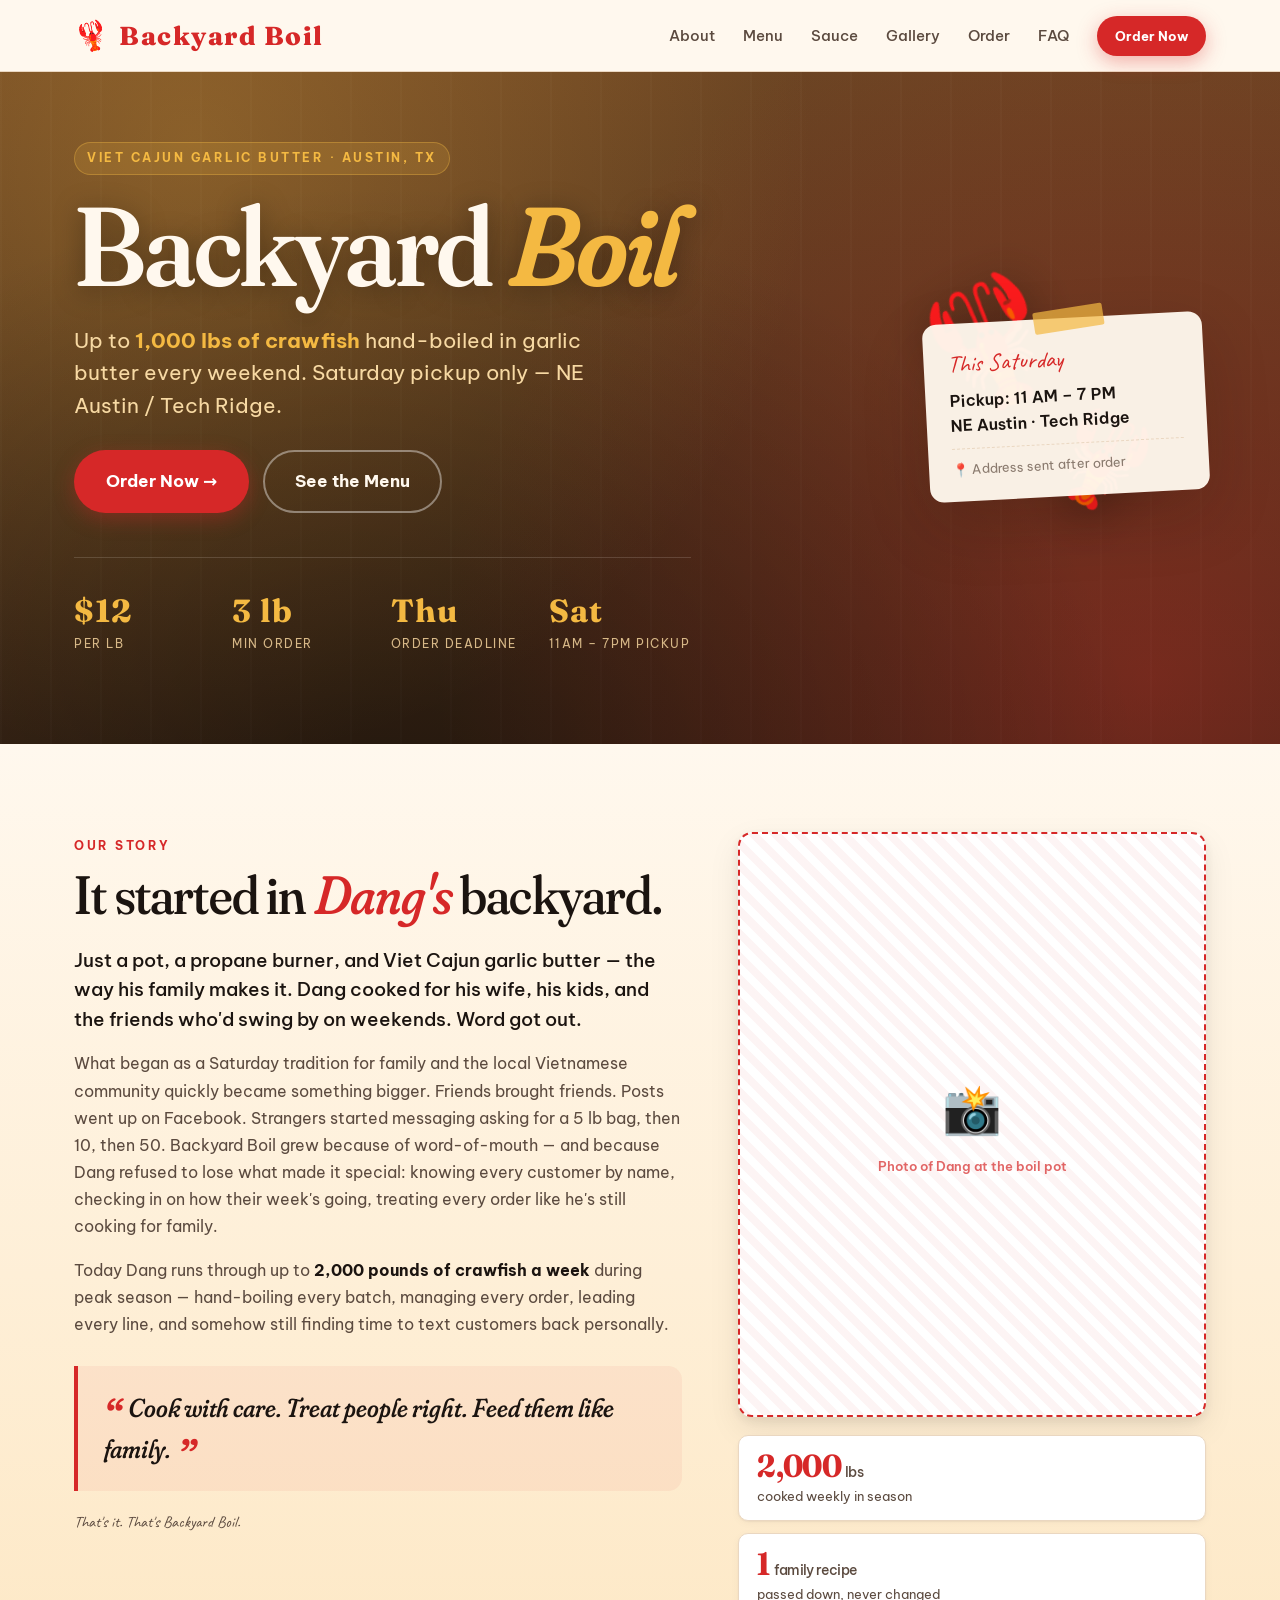
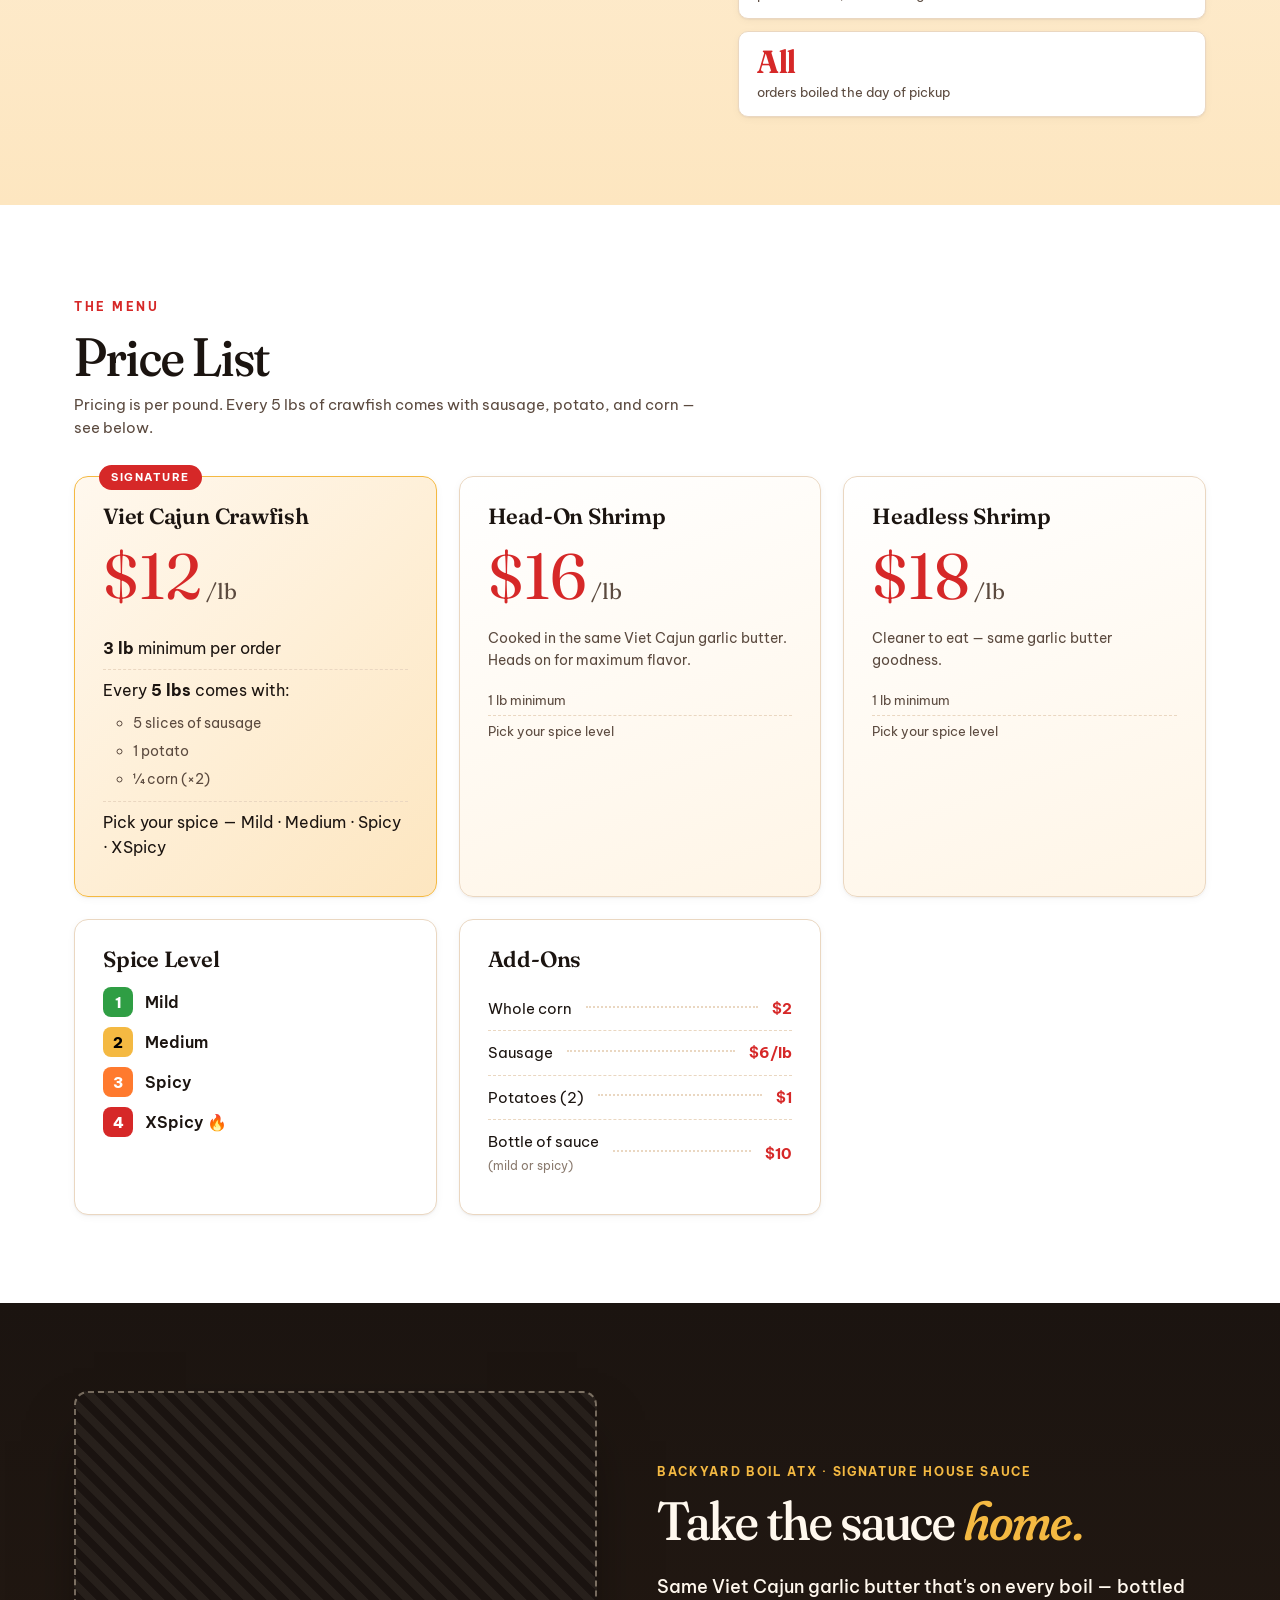
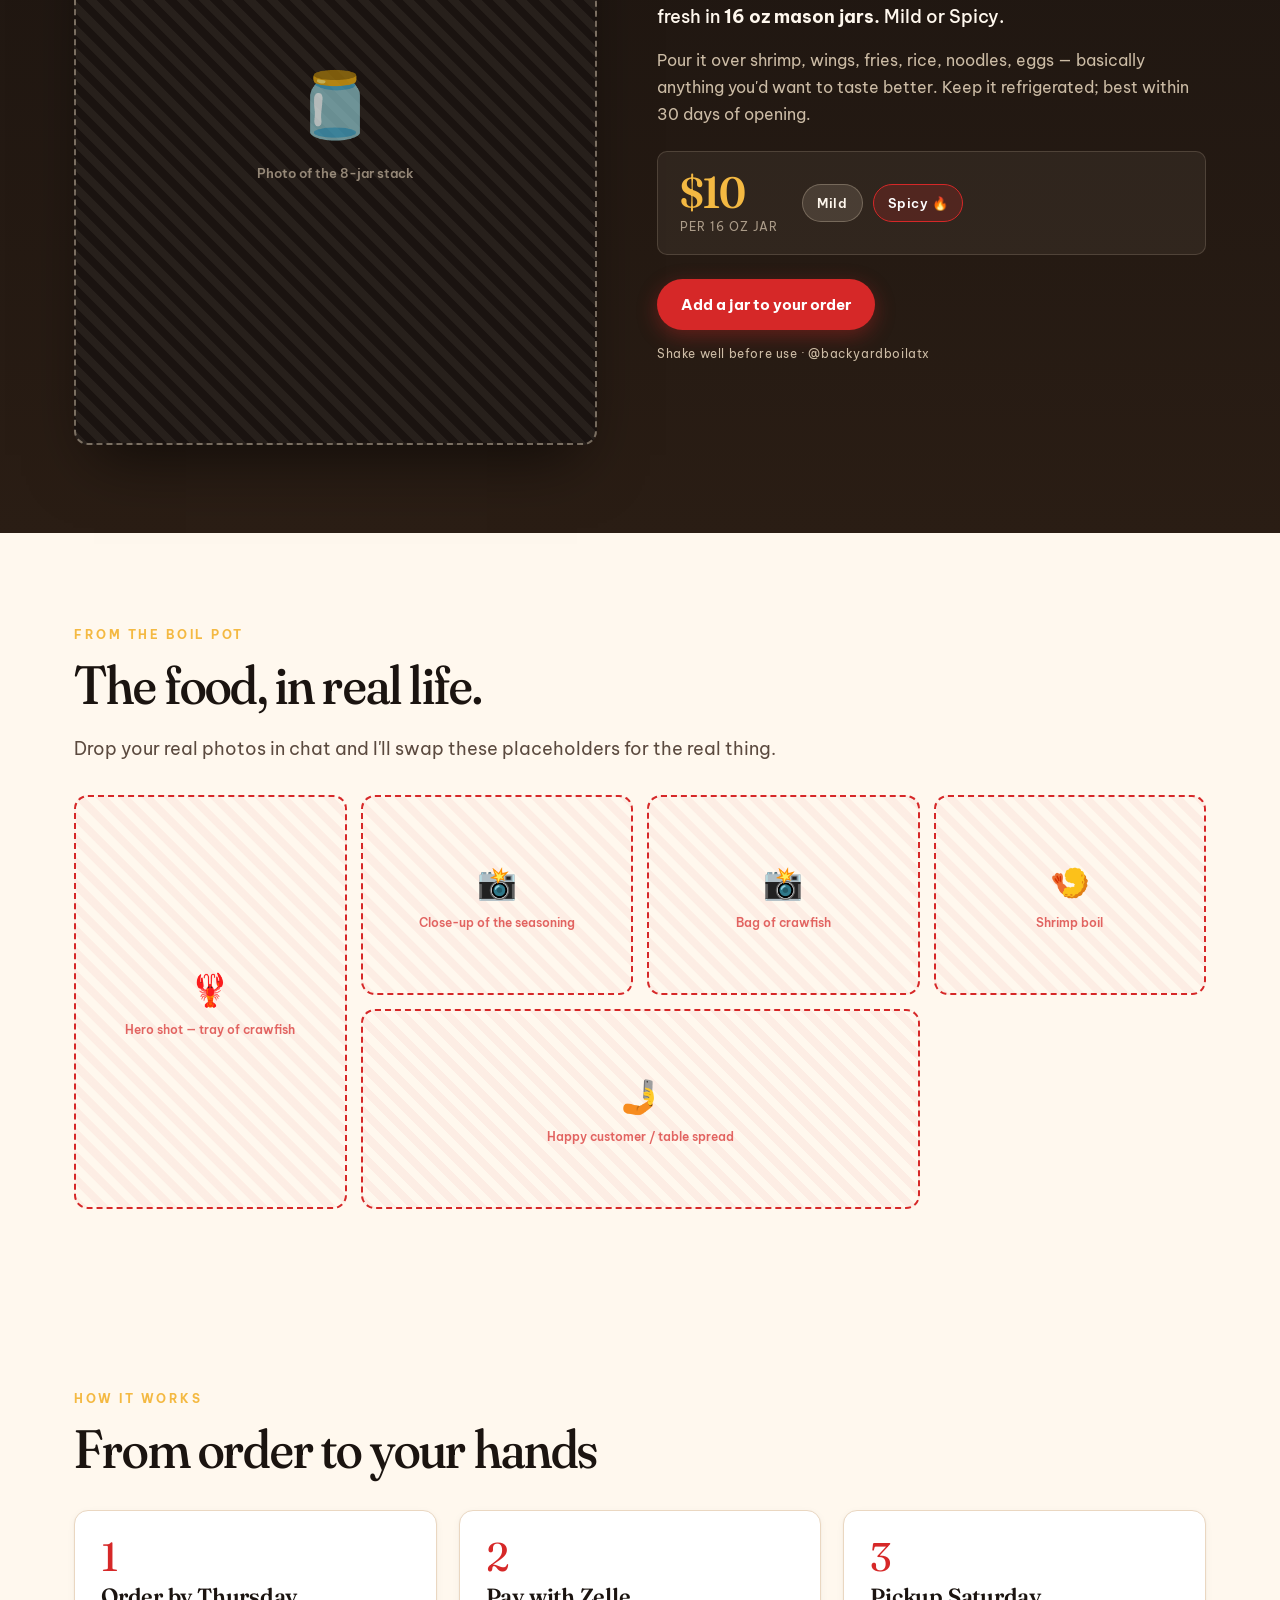
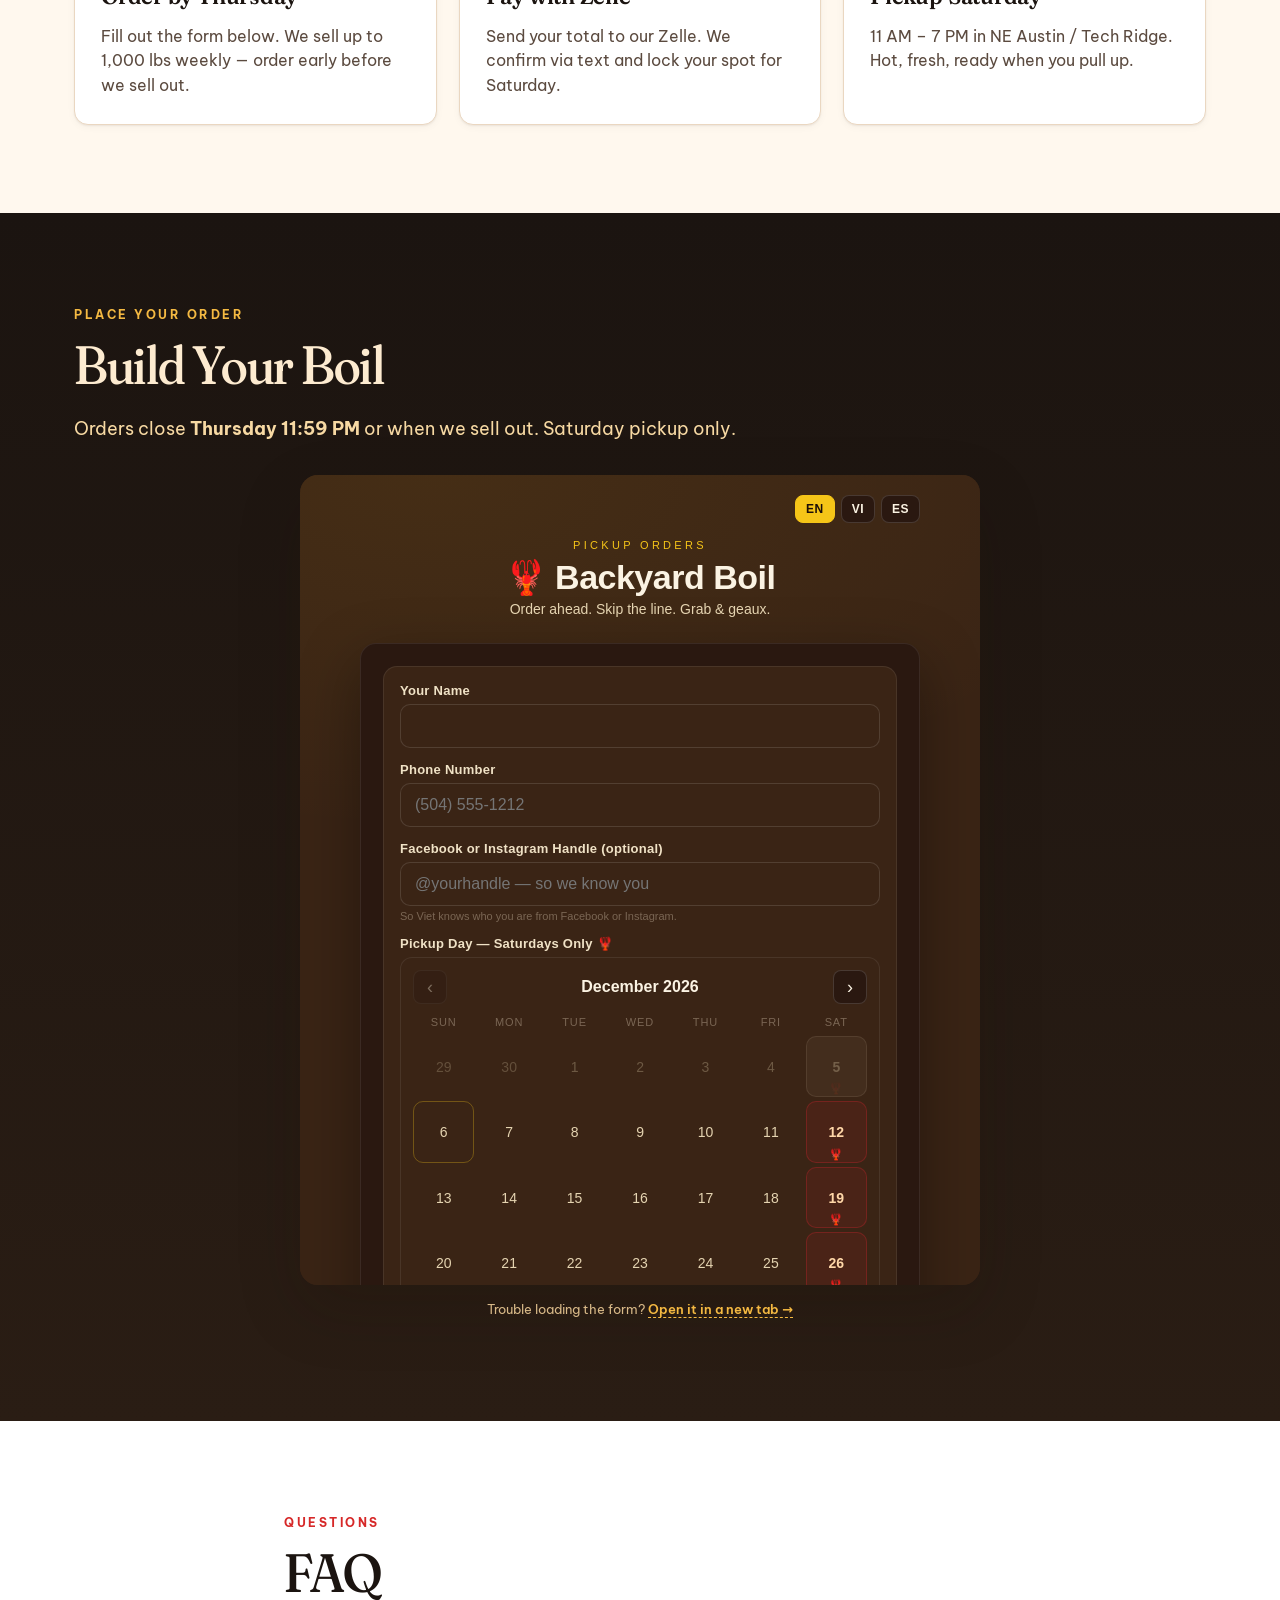
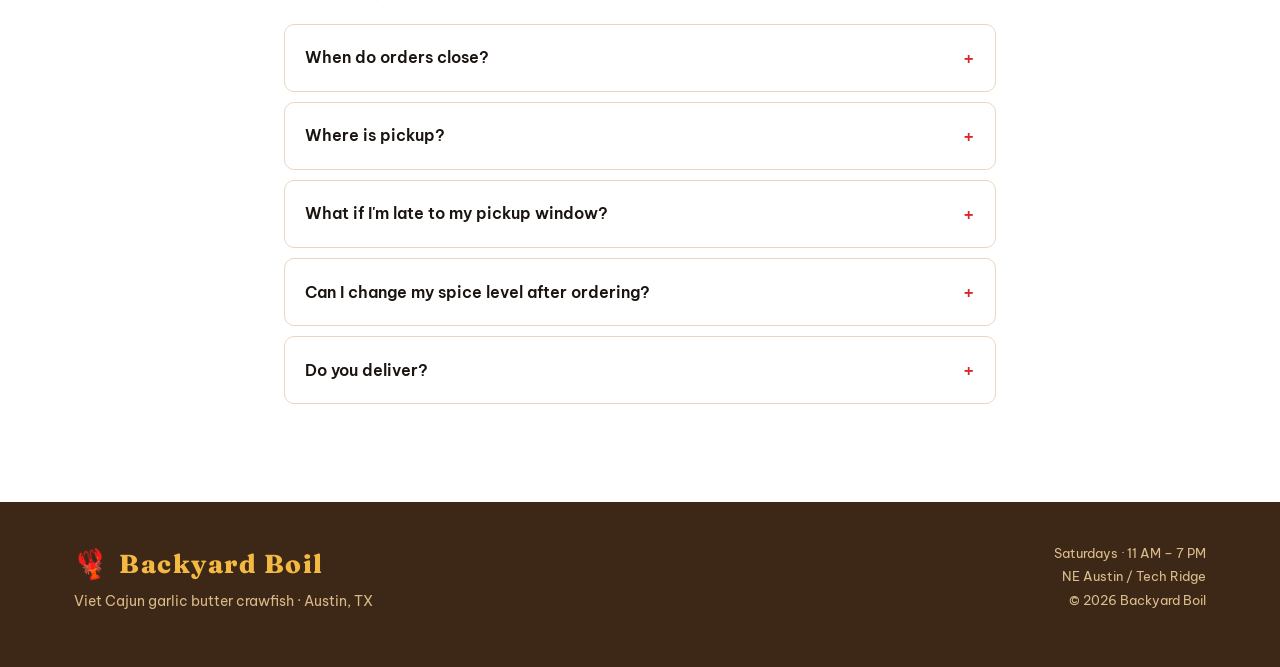
==== commit b96dd6bf: "Add take-home sauce jar section - New dark "Take the sauce home" section between Menu and Gallery. -" ====
--- a/backyard-boil/index.html
+++ b/backyard-boil/index.html
@@ -24,6 +24,7 @@
     <nav class="nav-links">
       <a href="#about">About</a>
       <a href="#menu">Menu</a>
+      <a href="#jar">Sauce</a>
       <a href="#gallery">Gallery</a>
       <a href="#order">Order</a>
       <a href="#faq">FAQ</a>
@@ -181,8 +182,41 @@
   </div>
 </section>
 
-<!-- ============ GALLERY ============ -->
-<section id="gallery" class="section">
+<!-- ============ JAR / TAKE-HOME SAUCE ============ -->
+<section id="jar" class="section section-dark">
+  <div class="container jar-grid">
+    <div class="jar-photo" data-placeholder="jar">
+      <span class="ph-icon">🫙</span>
+      <span class="ph-label">Photo of the 8-jar stack</span>
+    </div>
+    <div class="jar-copy">
+      <span class="eyebrow">Backyard Boil ATX · Signature House Sauce</span>
+      <h2>Take the sauce <em>home.</em></h2>
+      <p class="jar-lead">
+        Same Viet Cajun garlic butter that's on every boil — bottled fresh in
+        <strong>16&nbsp;oz mason jars.</strong> Mild or Spicy.
+      </p>
+      <p>
+        Pour it over shrimp, wings, fries, rice, noodles, eggs — basically anything
+        you'd want to taste better. Keep it refrigerated; best within 30 days of opening.
+      </p>
+      <div class="jar-pricing">
+        <div class="jar-price">
+          <strong>$10</strong>
+          <span>per 16 oz jar</span>
+        </div>
+        <div class="jar-flavors">
+          <span class="jar-flavor jar-mild">Mild</span>
+          <span class="jar-flavor jar-spicy">Spicy 🔥</span>
+        </div>
+      </div>
+      <a class="btn btn-primary" href="#order">Add a jar to your order</a>
+      <p class="jar-fineprint">Shake well before use · @backyardboilatx</p>
+    </div>
+  </div>
+</section>
+
+<!-- ============ GALLERY ============ --><section id="gallery" class="section">
   <div class="container">
     <span class="eyebrow">From the boil pot</span>
     <h2>The food, in real life.</h2>
--- a/backyard-boil/style.css
+++ b/backyard-boil/style.css
@@ -601,6 +601,101 @@
 }
 .menu-card-addons { grid-column: span 1; }
 
+/* ============ JAR ============ */
+.jar-grid {
+  display: grid;
+  grid-template-columns: 1fr 1.05fr;
+  gap: 60px;
+  align-items: center;
+}
+@media (max-width: 880px) { .jar-grid { grid-template-columns: 1fr; gap: 36px; } }
+
+.jar-photo {
+  aspect-ratio: 4/5;
+  border-radius: var(--radius);
+  background:
+    repeating-linear-gradient(45deg, rgba(253,235,208,0.06) 0 8px, transparent 8px 16px),
+    #1a1310;
+  border: 2px dashed rgba(253,235,208,0.4);
+  background-size: cover;
+  background-position: center;
+  display: flex;
+  flex-direction: column;
+  align-items: center;
+  justify-content: center;
+  gap: 10px;
+  color: rgba(253,235,208,0.75);
+  box-shadow: 0 30px 60px -20px rgba(0,0,0,0.6);
+}
+.jar-photo .ph-icon { font-size: 64px; }
+.jar-photo .ph-label { font-size: 13px; font-weight: 600; opacity: 0.7; text-align: center; padding: 0 16px; }
+.jar-photo.has-photo { border-style: solid; border-color: transparent; }
+.jar-photo.has-photo .ph-icon, .jar-photo.has-photo .ph-label { display: none; }
+
+.jar-copy h2 { color: #fff8ee; }
+.jar-copy h2 em { color: var(--accent); }
+.jar-copy .eyebrow {
+  color: var(--accent);
+  letter-spacing: 0.14em;
+}
+.jar-copy p {
+  color: rgba(253,235,208,0.78);
+  line-height: 1.7;
+  margin-bottom: 14px;
+}
+.jar-copy p strong { color: #fff8ee; }
+.jar-lead {
+  font-size: 18px;
+  color: #fff8ee !important;
+  font-weight: 500;
+}
+.jar-pricing {
+  display: flex;
+  align-items: center;
+  gap: 24px;
+  margin: 22px 0 24px;
+  padding: 18px 22px;
+  background: rgba(253,235,208,0.06);
+  border: 1px solid rgba(253,235,208,0.15);
+  border-radius: var(--radius-sm);
+}
+.jar-price strong {
+  font-family: var(--font-display);
+  font-size: 44px;
+  font-weight: 600;
+  color: var(--accent);
+  letter-spacing: -0.02em;
+  font-variation-settings: 'opsz' 144, 'SOFT' 50;
+  line-height: 1;
+  display: block;
+}
+.jar-price span {
+  display: block;
+  font-size: 12px;
+  color: rgba(253,235,208,0.6);
+  margin-top: 4px;
+  text-transform: uppercase;
+  letter-spacing: 0.08em;
+}
+.jar-flavors { display: flex; gap: 10px; flex-wrap: wrap; }
+.jar-flavor {
+  display: inline-flex;
+  align-items: center;
+  padding: 8px 14px;
+  border-radius: 999px;
+  font-size: 13px;
+  font-weight: 600;
+  letter-spacing: 0.04em;
+}
+.jar-mild  { background: rgba(253,235,208,0.12); color: #fff8ee; border: 1px solid rgba(253,235,208,0.25); }
+.jar-spicy { background: rgba(214,40,40,0.2); color: #fff; border: 1px solid var(--brand); }
+.jar-fineprint {
+  margin-top: 14px;
+  font-size: 12px;
+  color: rgba(253,235,208,0.5);
+  letter-spacing: 0.05em;
+}
+
 /* ============ GALLERY ============ */
 .gallery {
   display: grid;
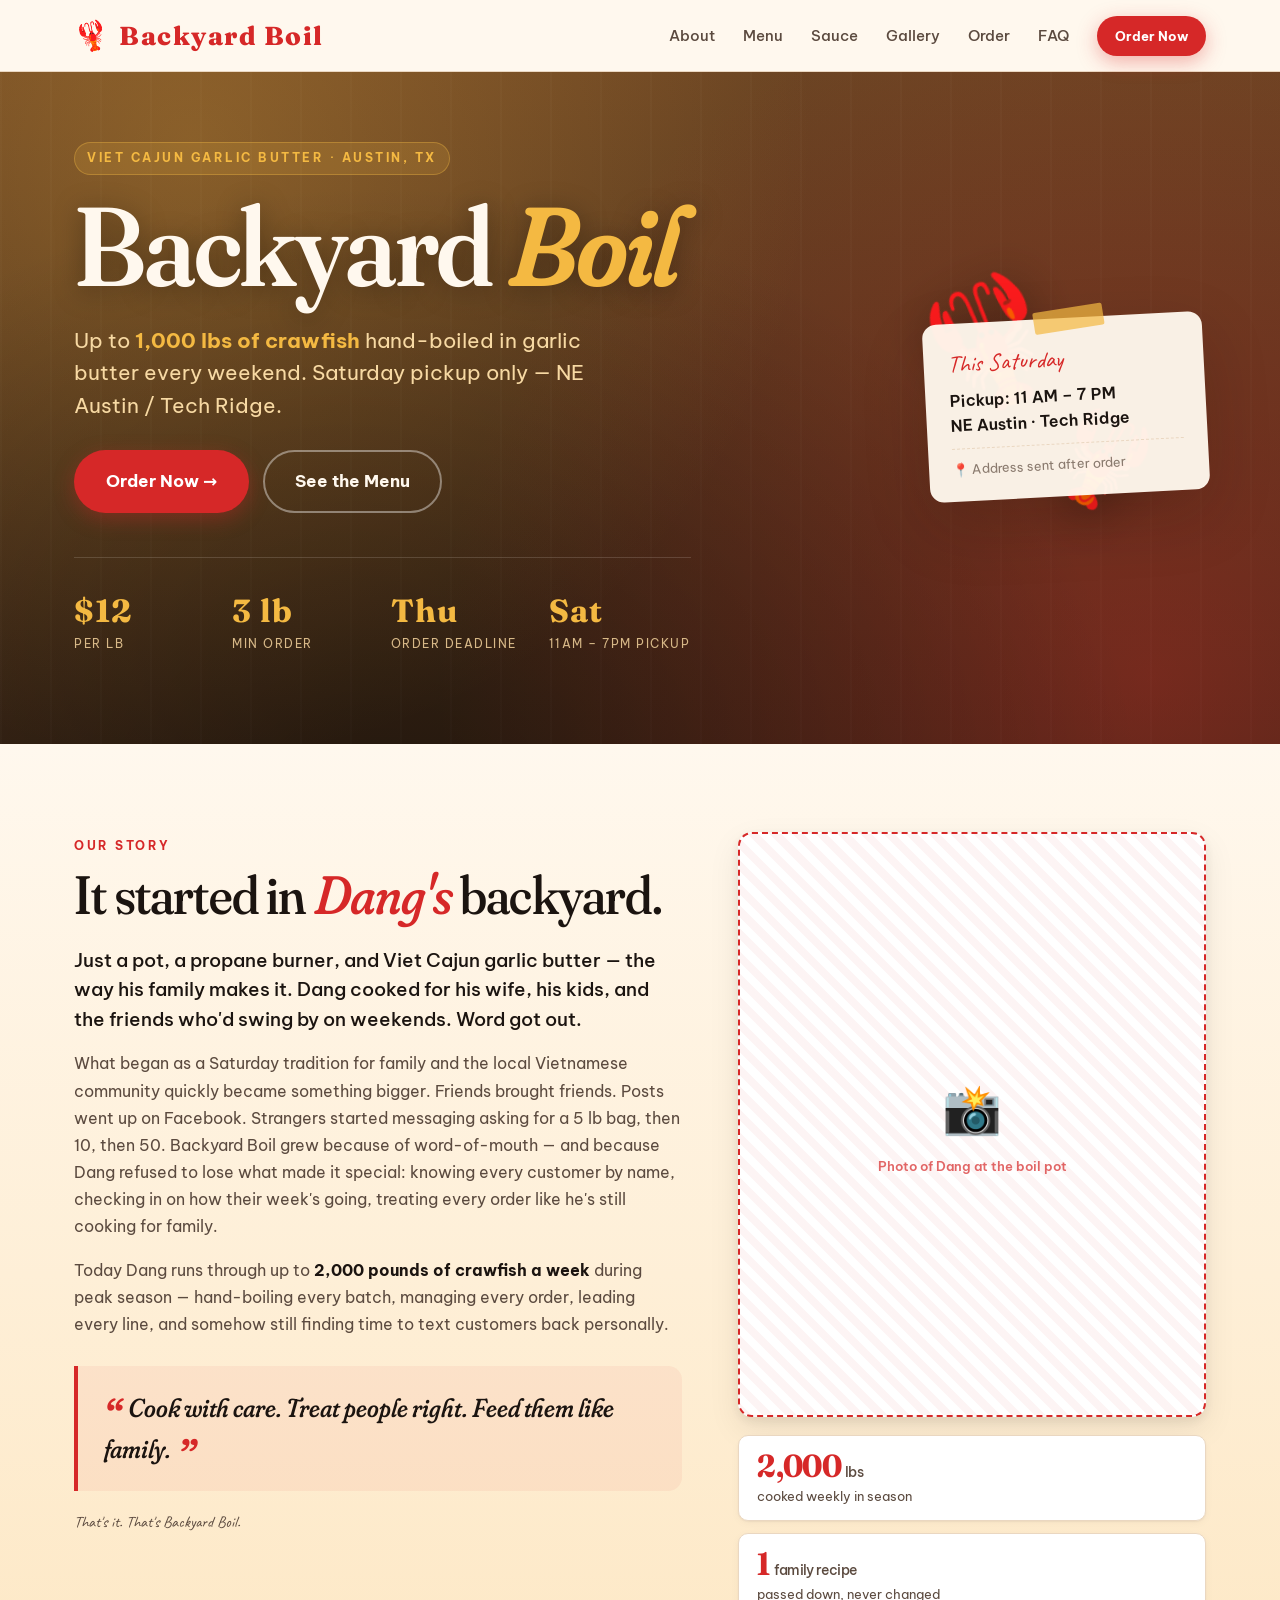
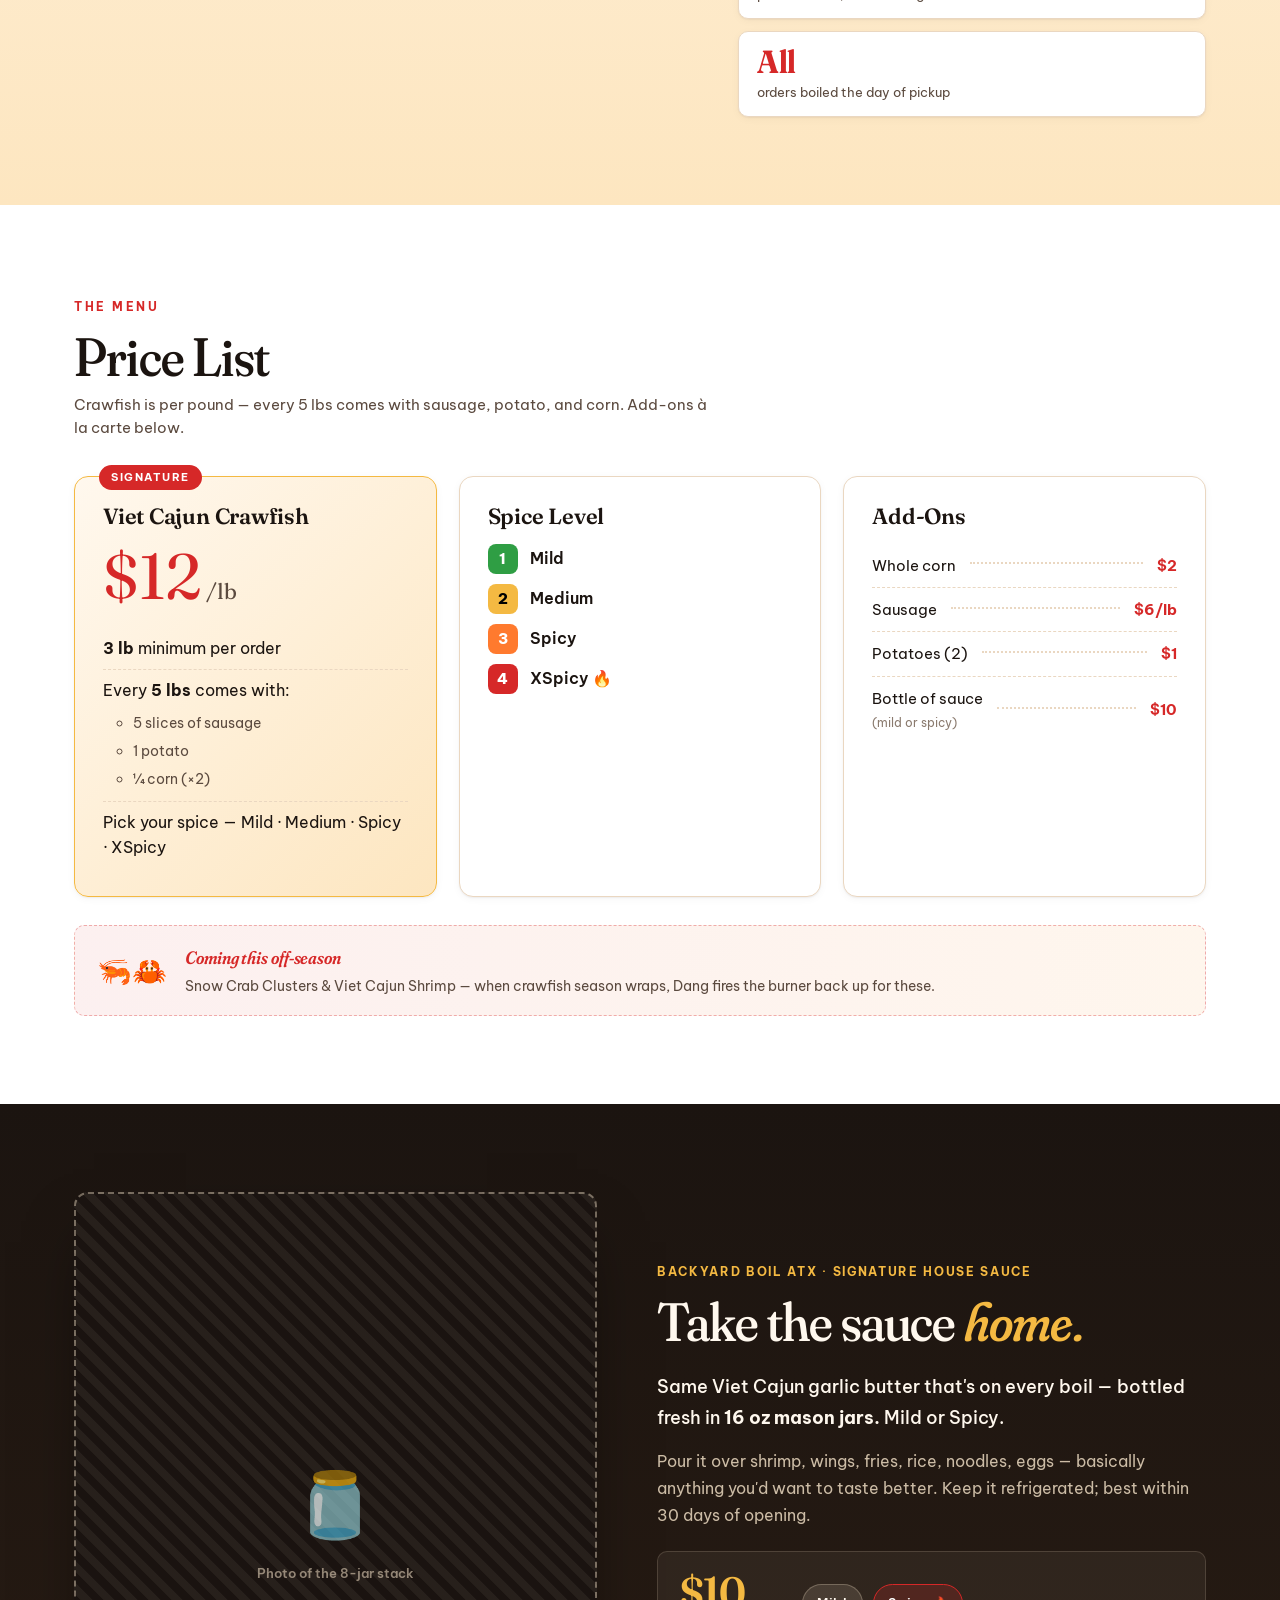
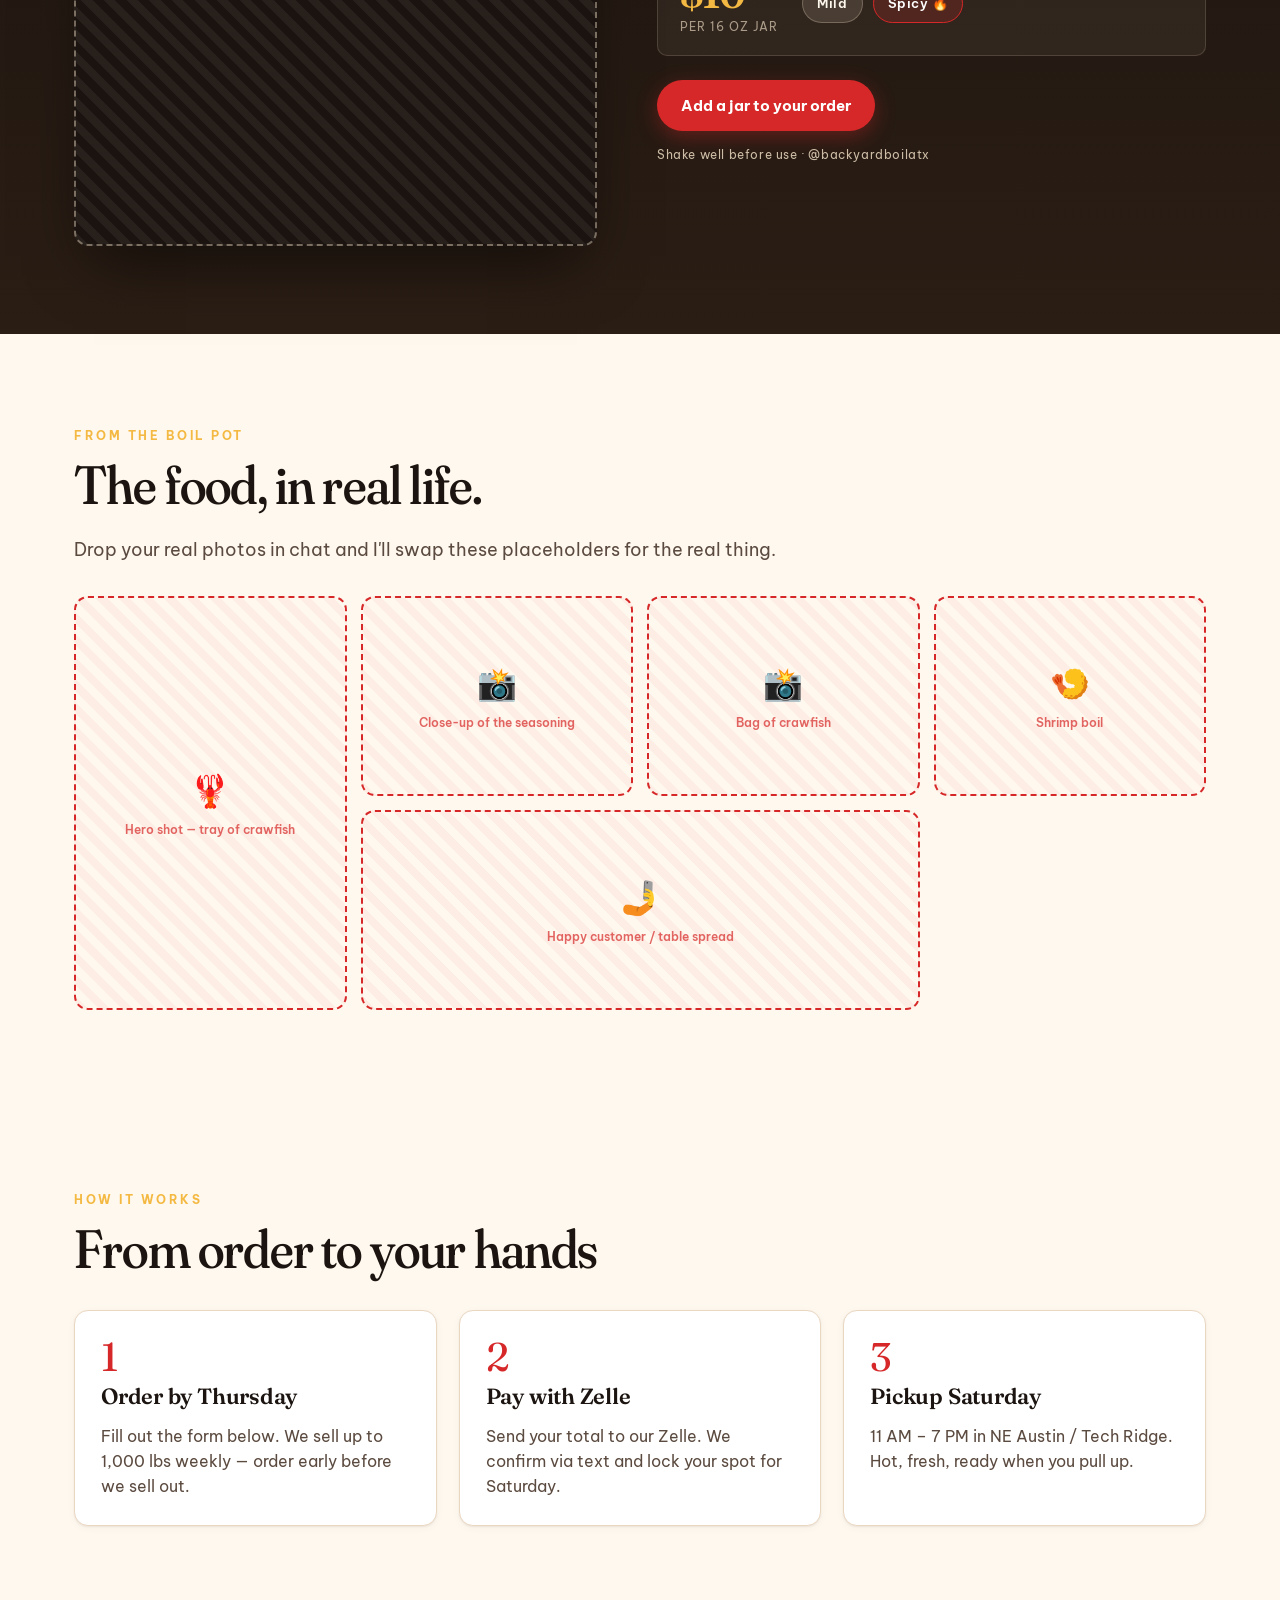
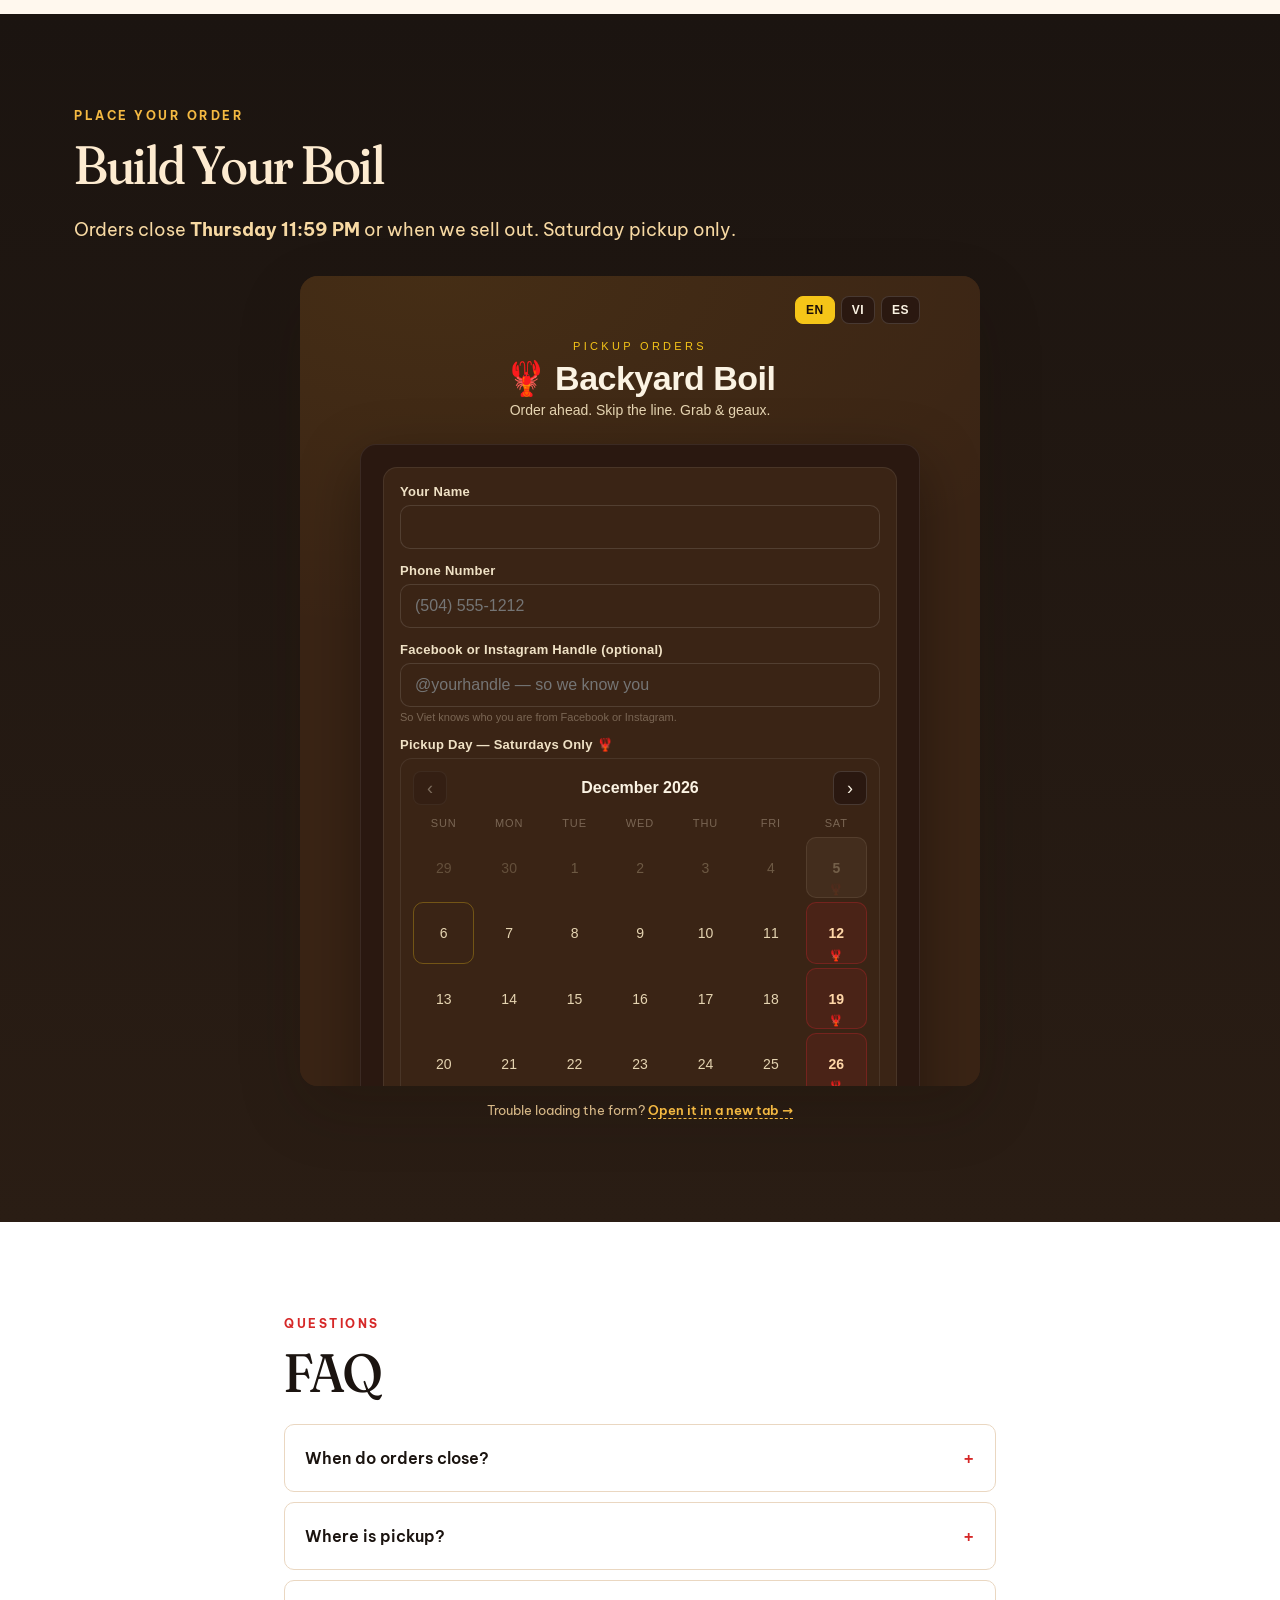
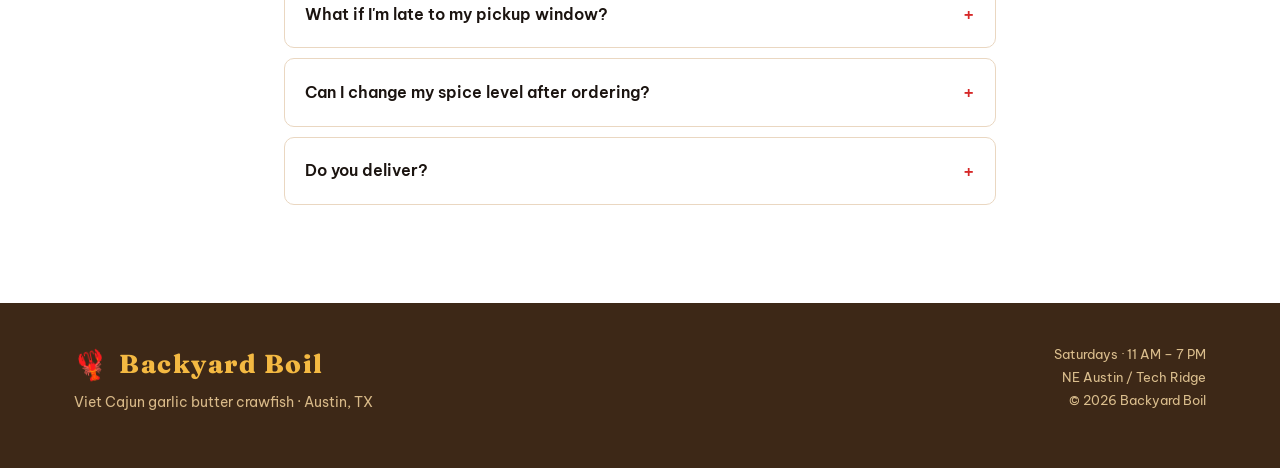
==== commit fb1c6a64: "Drop shrimp from main menu, add off-season teaser, prep photo drop folder - Shrimp was a one-time te" ====
--- a/backyard-boil/index.html
+++ b/backyard-boil/index.html
@@ -119,7 +119,7 @@
   <div class="container">
     <span class="eyebrow eyebrow-dark">The Menu</span>
     <h2>Price List</h2>
-    <p class="menu-note">Pricing is per pound. Every 5 lbs of crawfish comes with sausage, potato, and corn — see below.</p>
+    <p class="menu-note">Crawfish is per pound — every 5 lbs comes with sausage, potato, and corn. Add-ons à la carte below.</p>
 
     <div class="menu-grid">
       <div class="menu-card menu-card-hero">
@@ -139,26 +139,6 @@
         </ul>
       </div>
 
-      <div class="menu-card menu-card-protein">
-        <h3>Head-On Shrimp</h3>
-        <div class="menu-price">$16<span>/lb</span></div>
-        <p class="menu-sub">Cooked in the same Viet Cajun garlic butter. Heads on for maximum flavor.</p>
-        <ul class="menu-points small">
-          <li>1 lb minimum</li>
-          <li>Pick your spice level</li>
-        </ul>
-      </div>
-
-      <div class="menu-card menu-card-protein">
-        <h3>Headless Shrimp</h3>
-        <div class="menu-price">$18<span>/lb</span></div>
-        <p class="menu-sub">Cleaner to eat — same garlic butter goodness.</p>
-        <ul class="menu-points small">
-          <li>1 lb minimum</li>
-          <li>Pick your spice level</li>
-        </ul>
-      </div>
-
       <div class="menu-card">
         <h3>Spice Level</h3>
         <div class="spice-list">
@@ -177,6 +157,14 @@
           <li><span>Potatoes (2)</span><span class="dots"></span><strong>$1</strong></li>
           <li><span>Bottle of sauce<br /><em>(mild or spicy)</em></span><span class="dots"></span><strong>$10</strong></li>
         </ul>
+      </div>
+    </div>
+
+    <div class="offseason-teaser">
+      <div class="ot-icon">🦐🦀</div>
+      <div class="ot-text">
+        <strong>Coming this off-season</strong>
+        <span>Snow Crab Clusters &amp; Viet Cajun Shrimp — when crawfish season wraps, Dang fires the burner back up for these.</span>
       </div>
     </div>
   </div>
--- a/backyard-boil/style.css
+++ b/backyard-boil/style.css
@@ -601,6 +601,32 @@
 }
 .menu-card-addons { grid-column: span 1; }
 
+.offseason-teaser {
+  margin-top: 28px;
+  padding: 18px 22px;
+  border-radius: var(--radius-sm);
+  background: linear-gradient(90deg, rgba(214,40,40,0.07) 0%, rgba(247,127,0,0.07) 100%);
+  border: 1px dashed rgba(214,40,40,0.35);
+  display: flex;
+  align-items: center;
+  gap: 18px;
+}
+.offseason-teaser .ot-icon { font-size: 28px; line-height: 1; }
+.offseason-teaser .ot-text { display: flex; flex-direction: column; gap: 4px; }
+.offseason-teaser strong {
+  font-family: var(--font-display);
+  font-size: 18px;
+  color: var(--brand);
+  letter-spacing: -0.005em;
+  font-variation-settings: 'opsz' 144, 'SOFT' 70;
+  font-style: italic;
+  font-weight: 600;
+}
+.offseason-teaser span { font-size: 14px; color: var(--ink-soft); line-height: 1.5; }
+@media (max-width: 560px) {
+  .offseason-teaser { flex-direction: column; align-items: flex-start; text-align: left; }
+}
+
 /* ============ JAR ============ */
 .jar-grid {
   display: grid;
